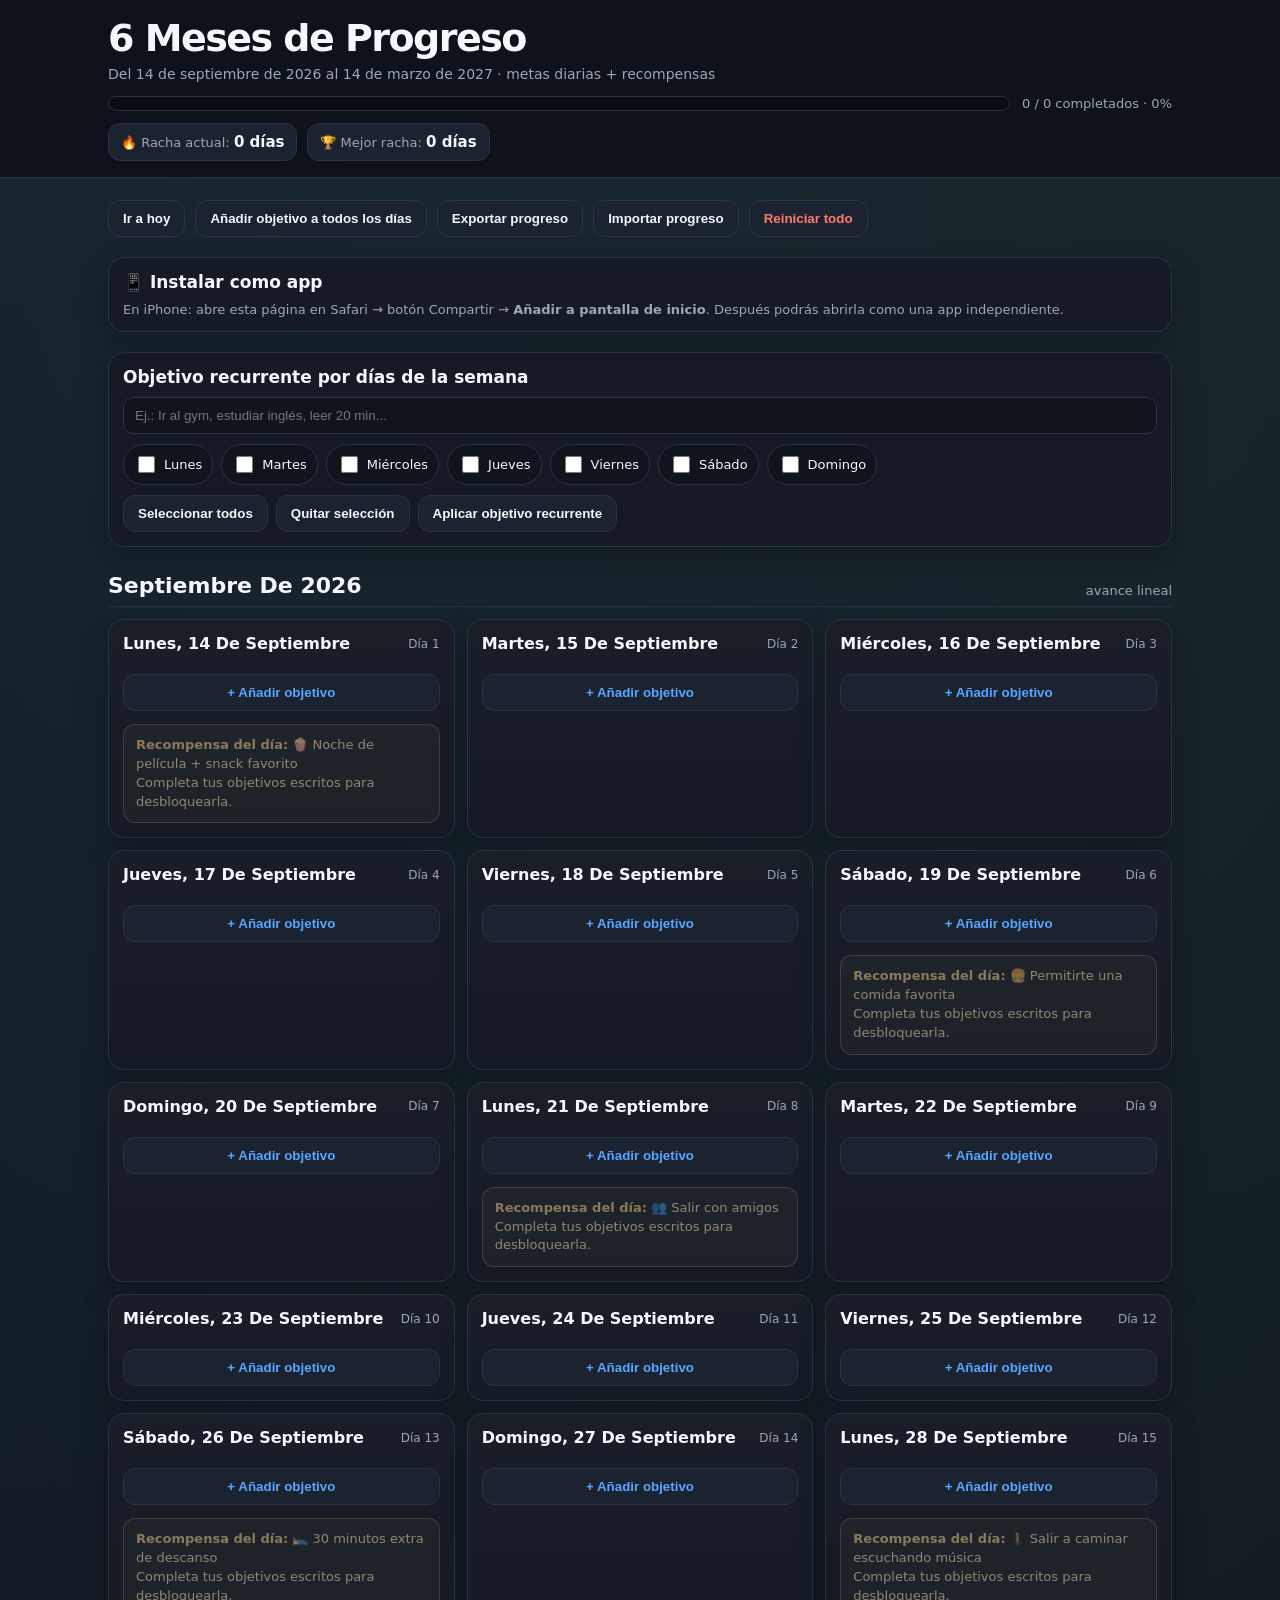
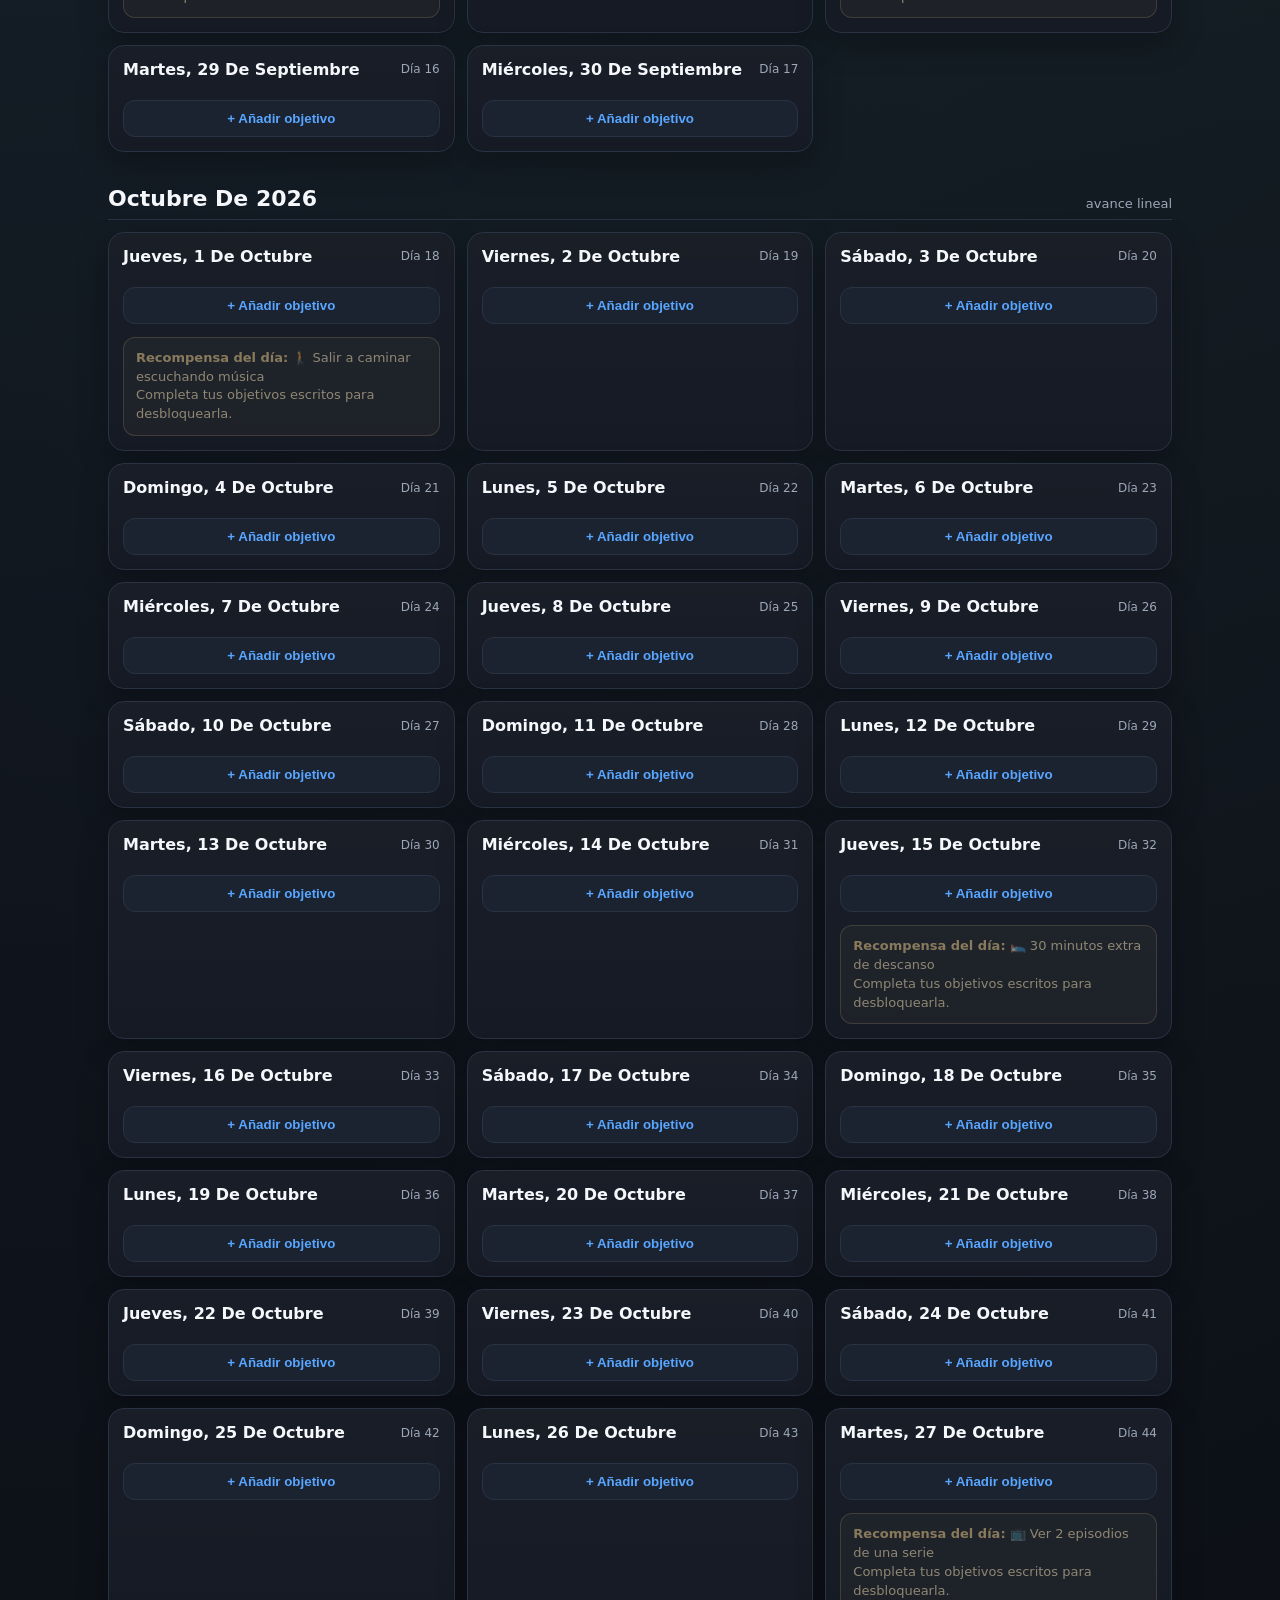
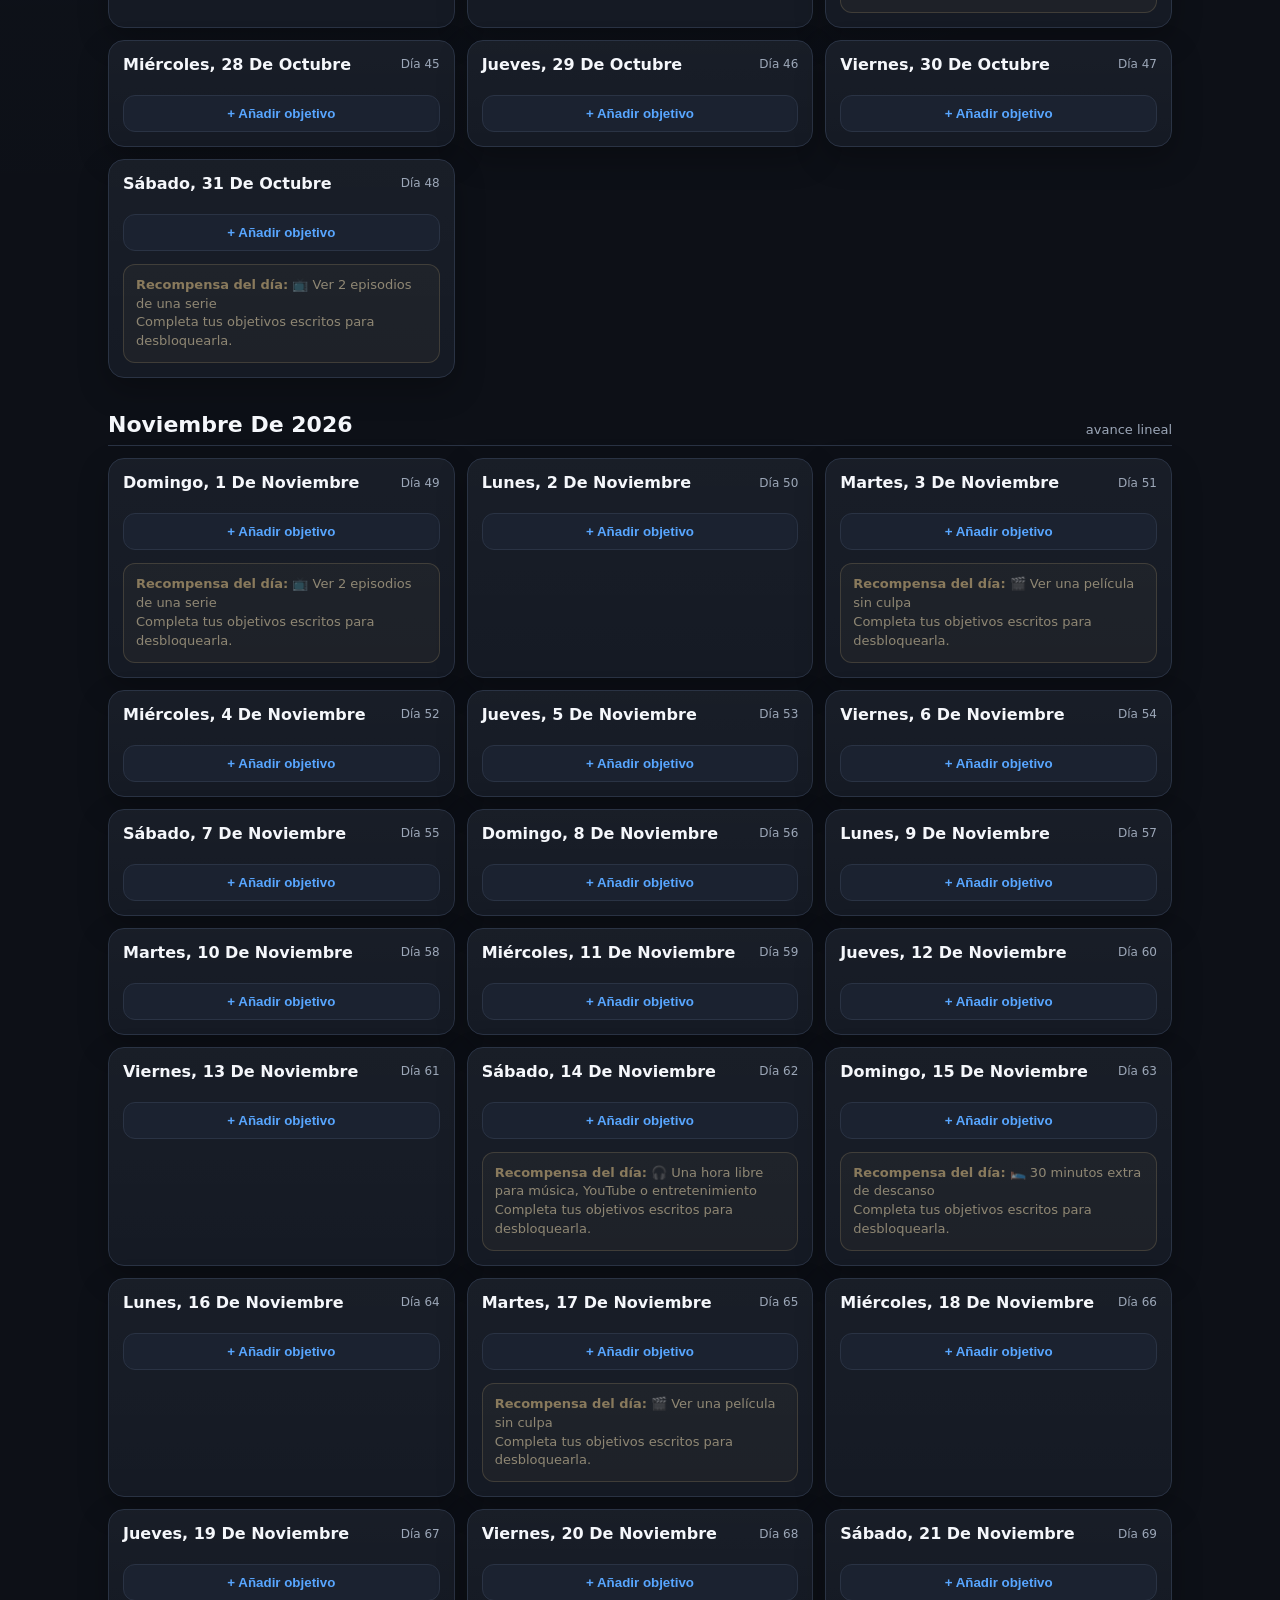
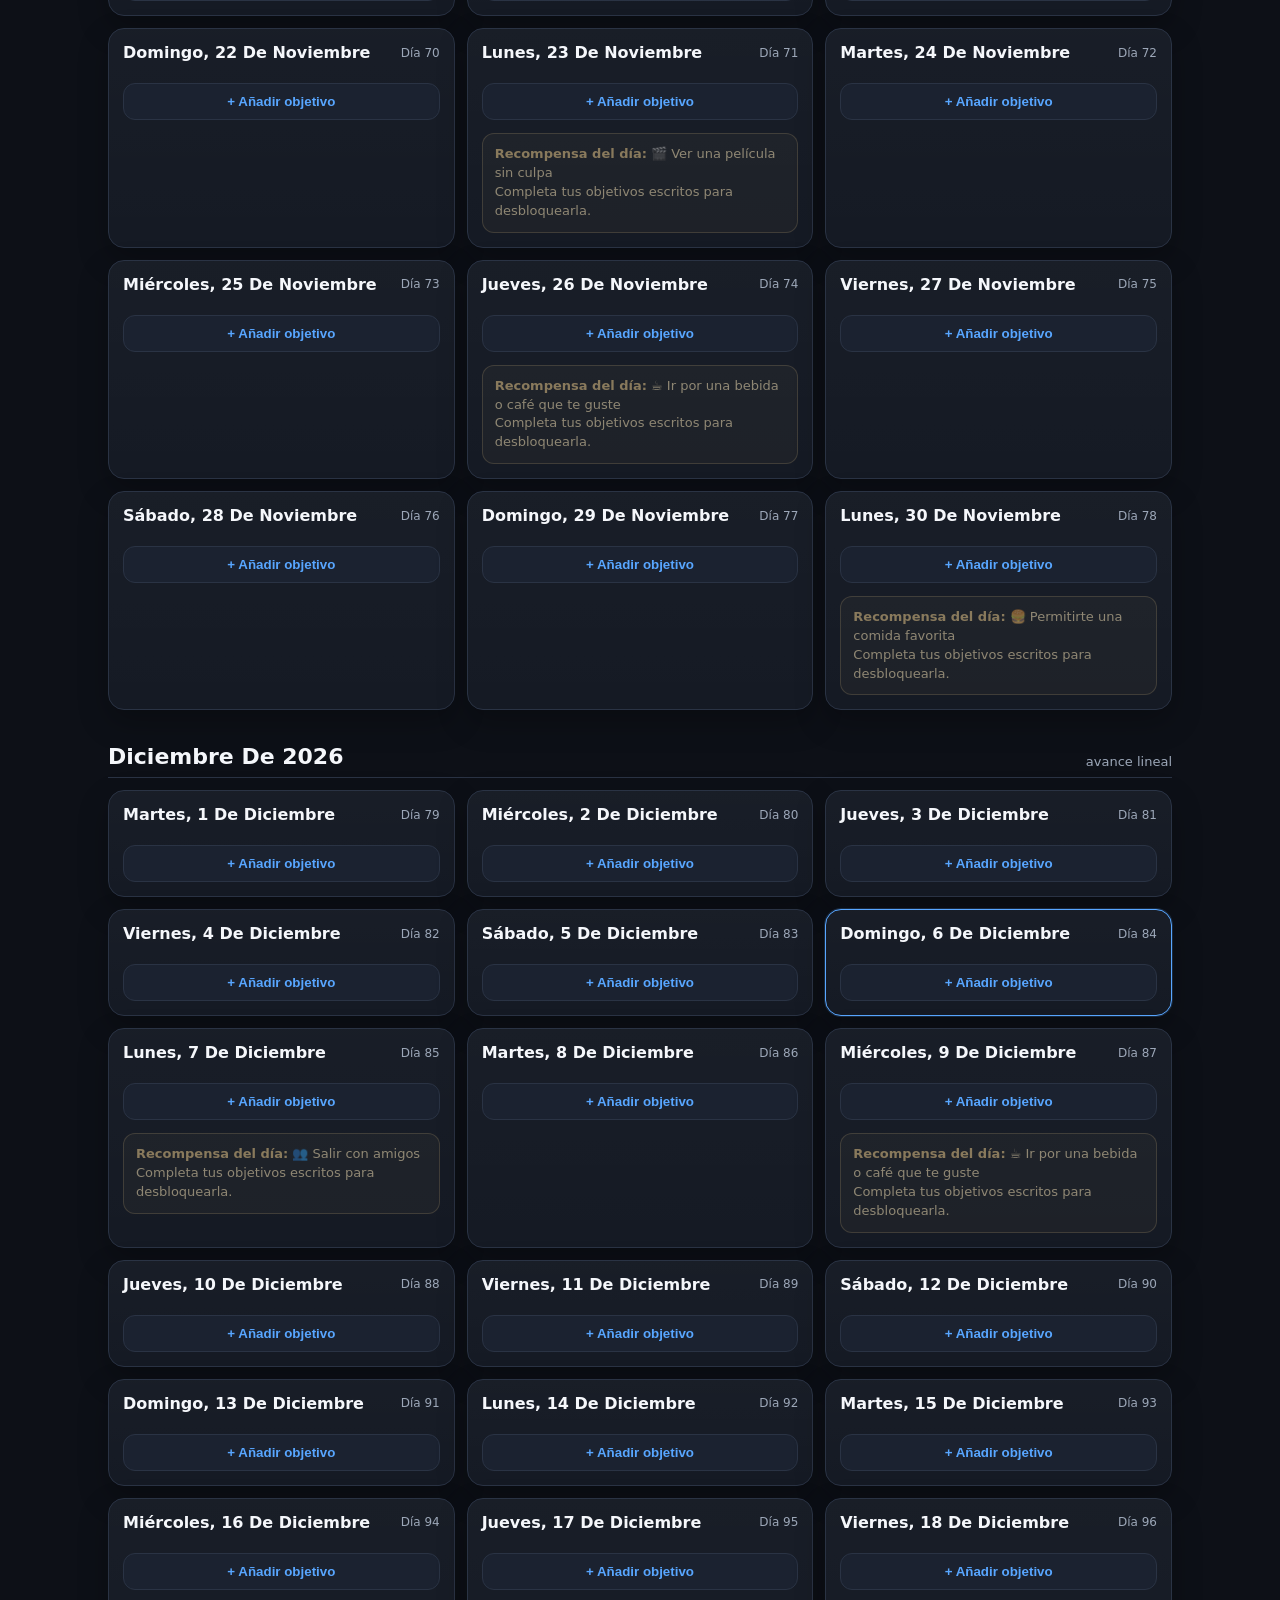
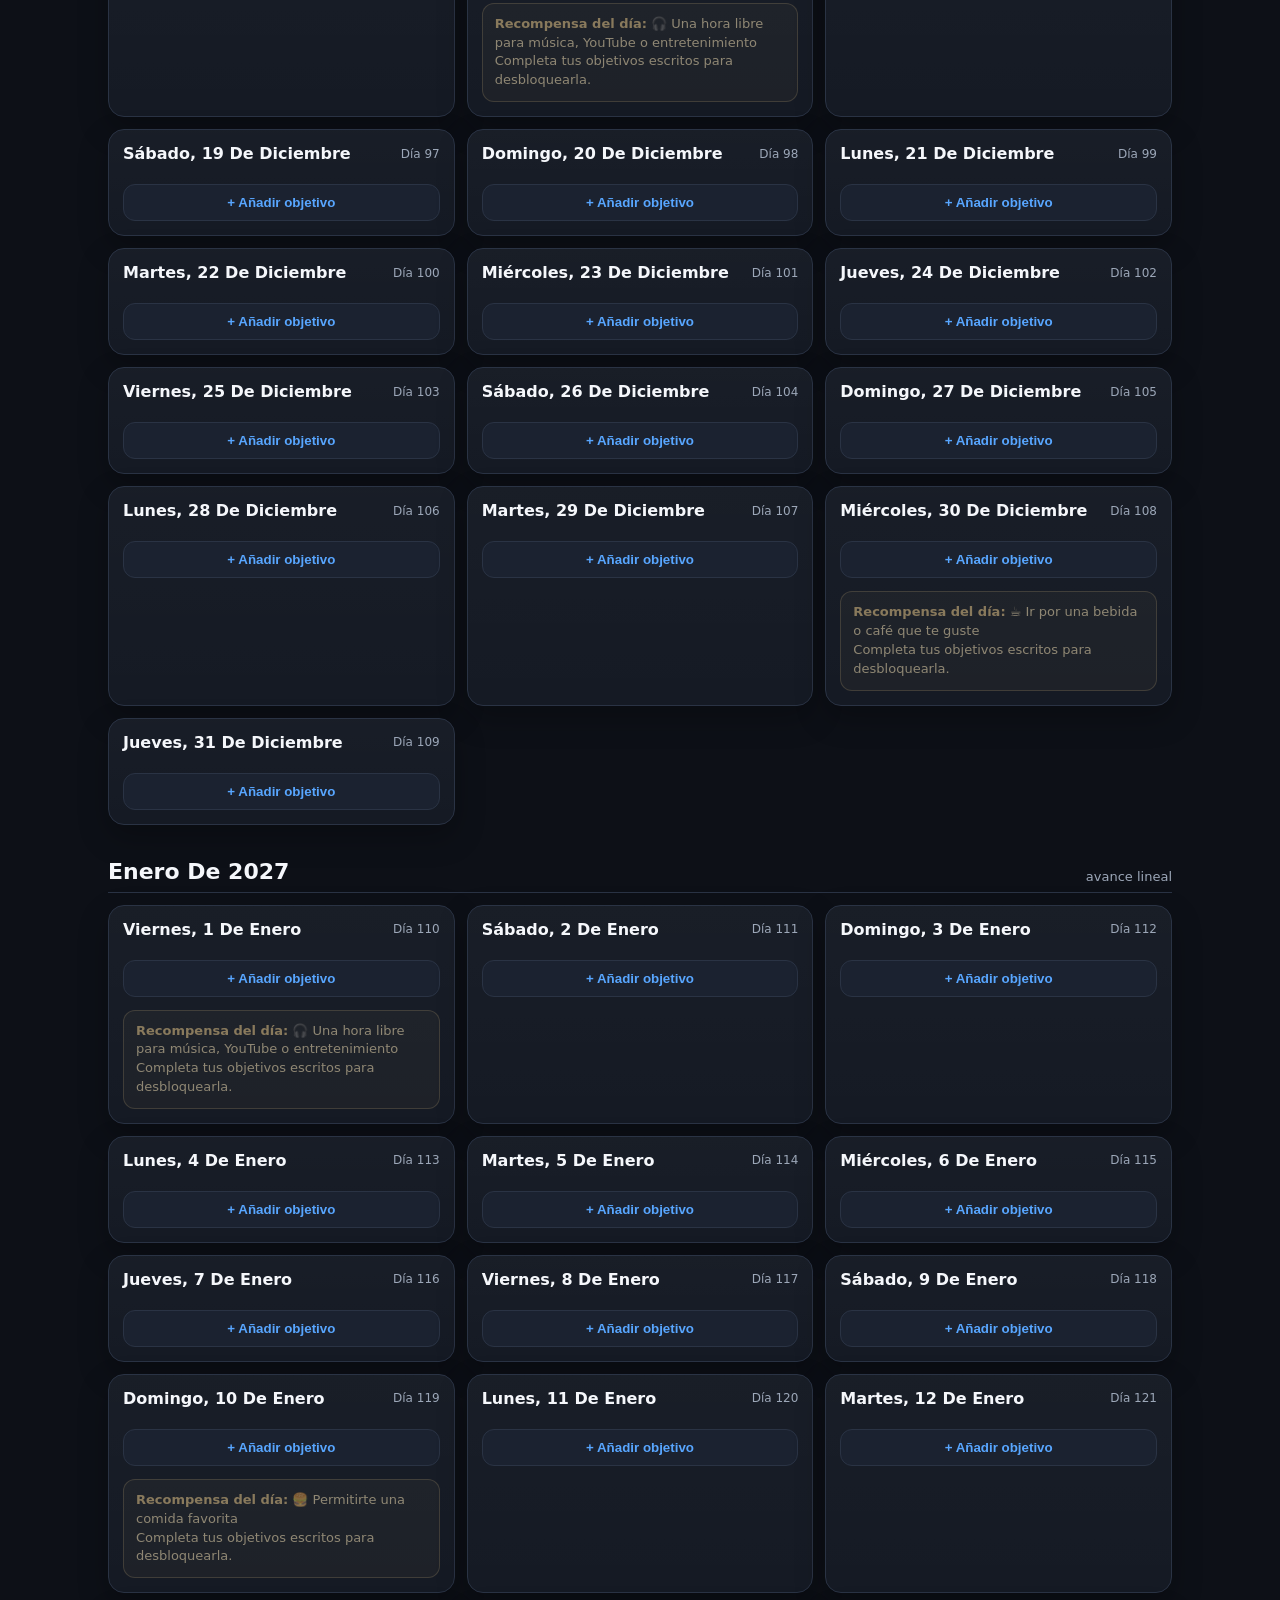
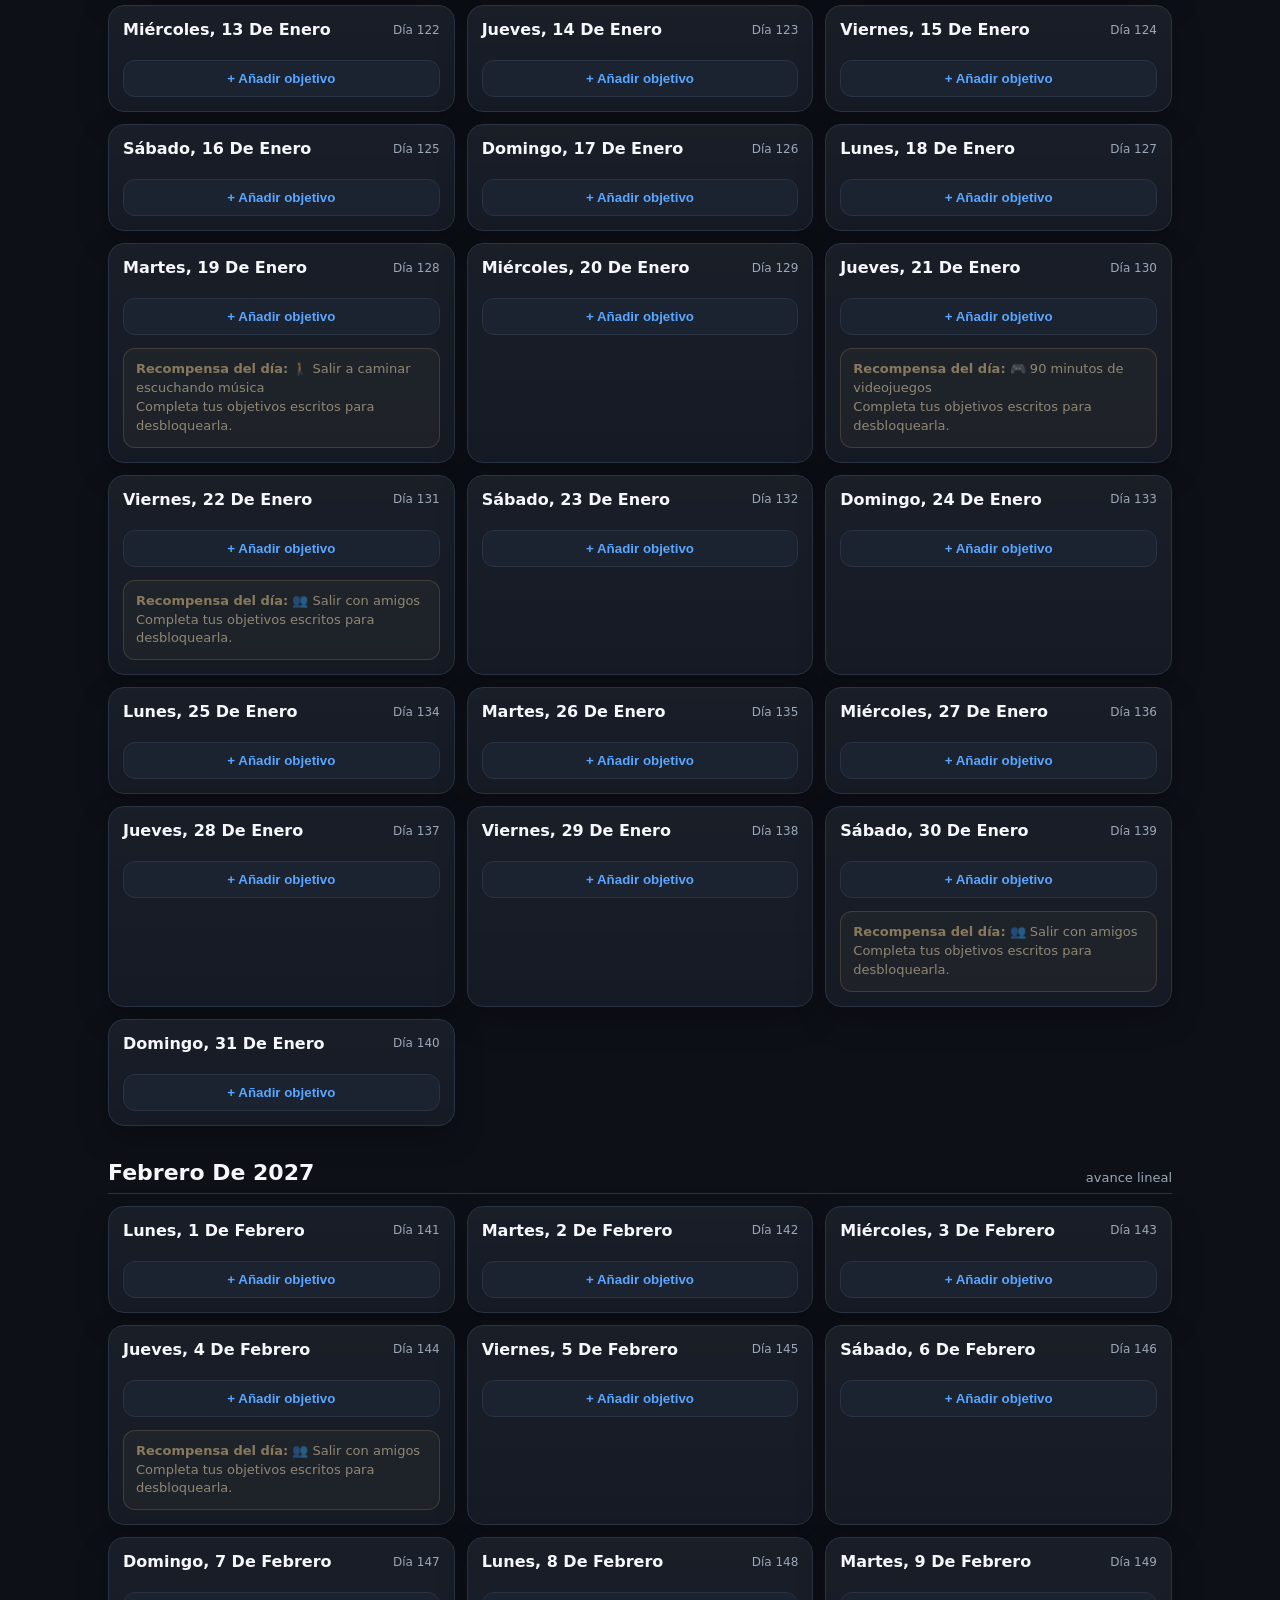
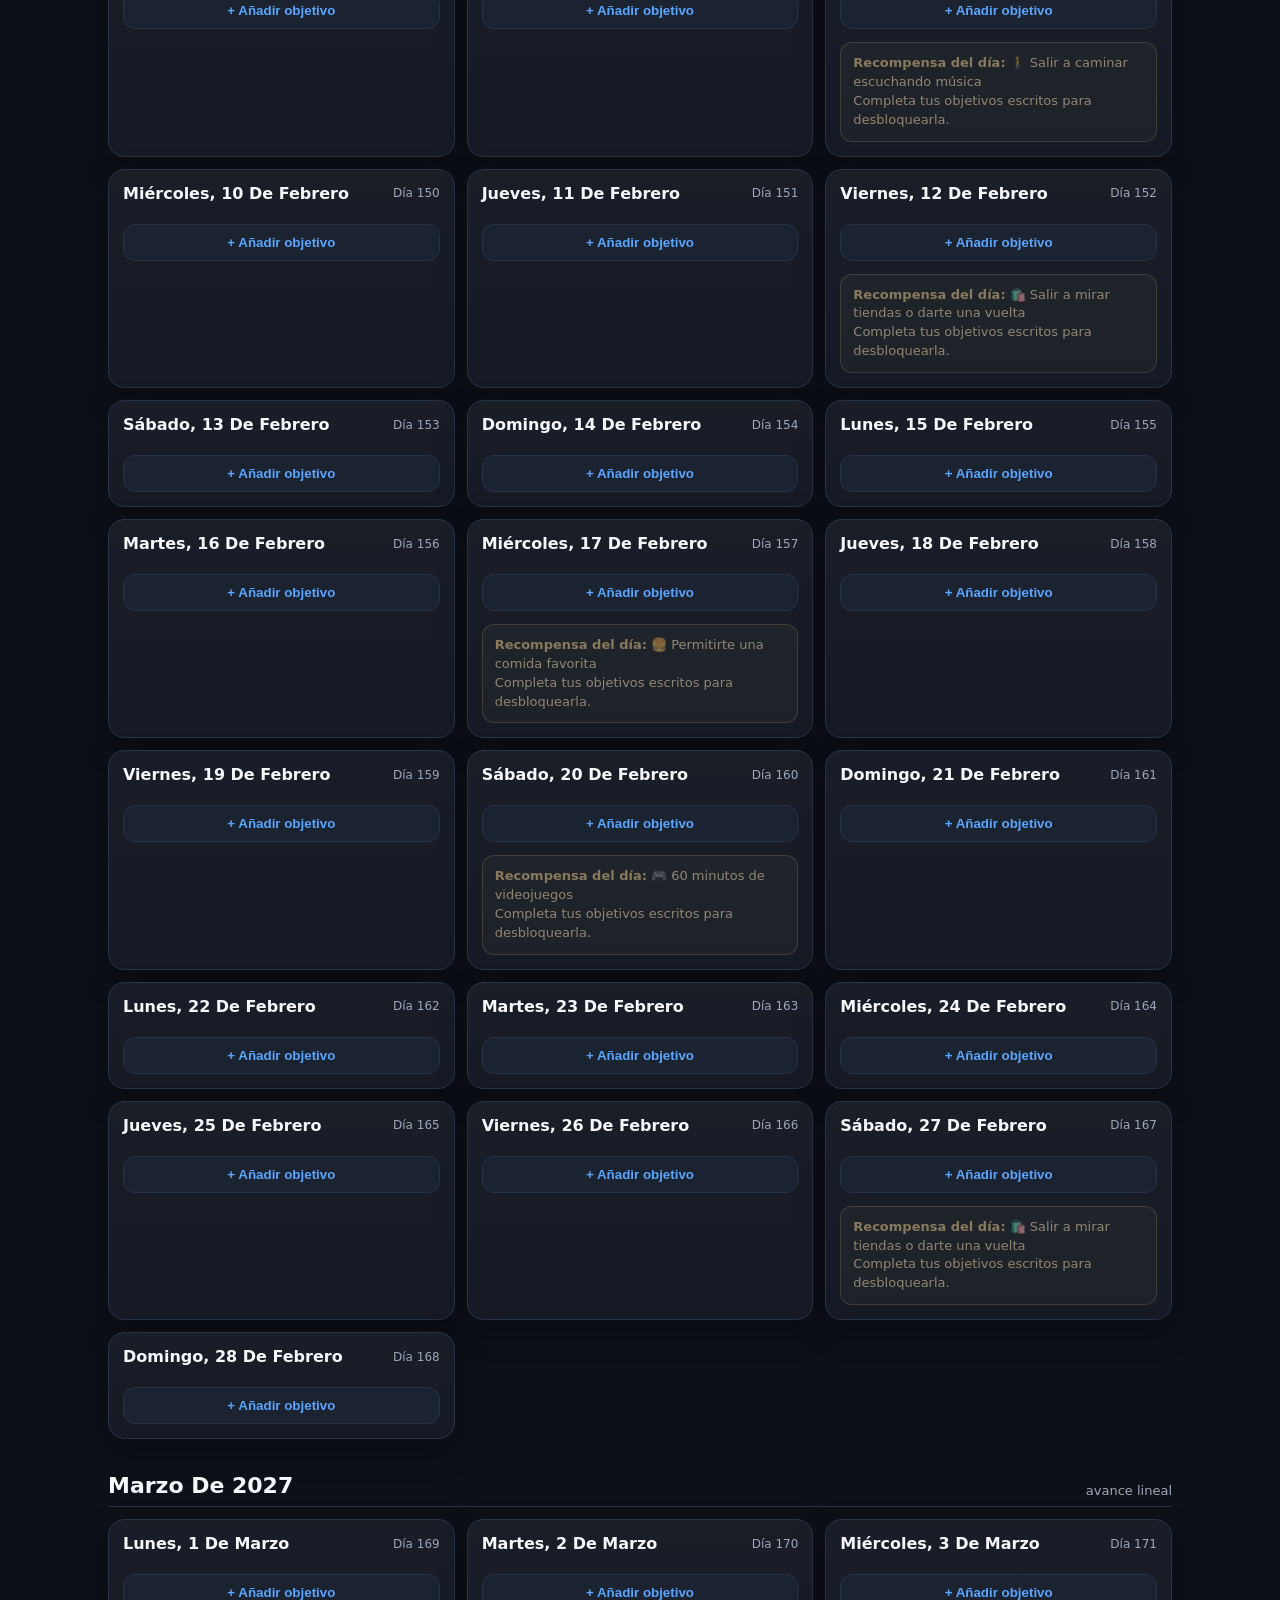
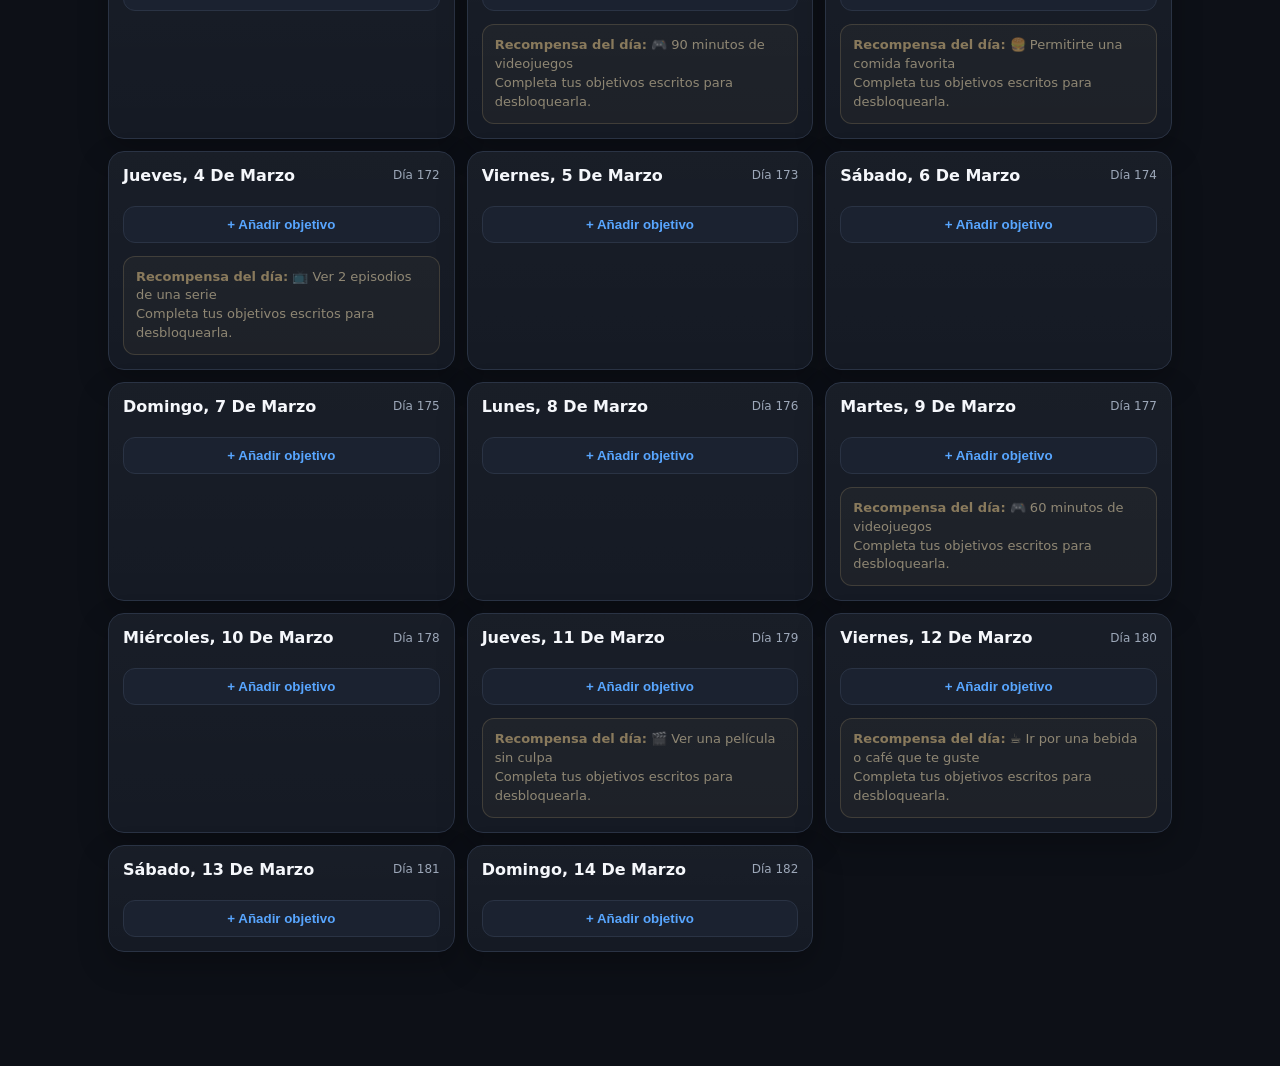
==== index.html @ 7213cd60 "Add files via upload" ====
<!DOCTYPE html>
<html lang="es">
<head>
  <meta charset="UTF-8" />
  <meta name="viewport" content="width=device-width, initial-scale=1.0" />
  <title>180 Days</title>
  <meta name="theme-color" content="#0d1017" />
  <meta name="apple-mobile-web-app-capable" content="yes" />
  <meta name="apple-mobile-web-app-status-bar-style" content="black-translucent" />
  <meta name="apple-mobile-web-app-title" content="180 Days" />
  <link rel="manifest" href="manifest.json" />
  <link rel="apple-touch-icon" href="icon-192.png" />

  <style>
    :root {
      --bg: #0d1017;
      --card: #151a24;
      --card-2: #1b2230;
      --text: #f5f7fb;
      --muted: #9ca7b8;
      --line: #2a3344;
      --accent: #7ee787;
      --accent-2: #58a6ff;
      --reward: #f0c674;
      --danger: #ff7b72;
      --shadow: 0 12px 30px rgba(0,0,0,.25);
    }

    * { box-sizing: border-box; }

    body {
      margin: 0;
      font-family: Inter, ui-sans-serif, system-ui, -apple-system, BlinkMacSystemFont, "Segoe UI", sans-serif;
      background:
        radial-gradient(circle at top left, rgba(88,166,255,.09), transparent 28%),
        radial-gradient(circle at top right, rgba(126,231,135,.07), transparent 25%),
        var(--bg);
      color: var(--text);
      min-height: 100vh;
    }

    header {
      position: sticky;
      top: 0;
      z-index: 20;
      backdrop-filter: blur(14px);
      background: rgba(13,16,23,.87);
      border-bottom: 1px solid var(--line);
    }

    .header-inner {
      max-width: 1100px;
      margin: auto;
      padding: 16px 18px;
    }

    h1 {
      margin: 0 0 6px;
      font-size: clamp(24px, 4vw, 38px);
      letter-spacing: -0.04em;
    }

    .subtitle {
      color: var(--muted);
      font-size: 14px;
      margin-bottom: 14px;
    }

    .topbar {
      display: grid;
      grid-template-columns: 1fr auto;
      gap: 12px;
      align-items: center;
    }

    .progress-wrap {
      background: #0a0d12;
      border: 1px solid var(--line);
      height: 15px;
      border-radius: 999px;
      overflow: hidden;
    }

    .progress-bar {
      height: 100%;
      width: 0%;
      background: linear-gradient(90deg, var(--accent-2), var(--accent));
      transition: width .25s ease;
    }

    .stats {
      color: var(--muted);
      font-size: 13px;
      white-space: nowrap;
    }

    main {
      max-width: 1100px;
      margin: 0 auto;
      padding: 22px 18px 80px;
    }

    .controls {
      display: flex;
      gap: 10px;
      flex-wrap: wrap;
      margin-bottom: 20px;
    }

    button {
      border: 1px solid var(--line);
      background: var(--card-2);
      color: var(--text);
      padding: 10px 14px;
      border-radius: 12px;
      font-weight: 700;
      cursor: pointer;
    }

    button:hover { filter: brightness(1.08); }

    .danger {
      color: var(--danger);
    }

    .month {
      margin: 26px 0 34px;
    }

    .month-title {
      display: flex;
      justify-content: space-between;
      gap: 10px;
      align-items: end;
      margin-bottom: 12px;
      border-bottom: 1px solid var(--line);
      padding-bottom: 8px;
    }

    .month-title h2 {
      margin: 0;
      font-size: 22px;
      text-transform: capitalize;
    }

    .month-title span {
      color: var(--muted);
      font-size: 13px;
    }

    .days {
      display: grid;
      gap: 12px;
    }

    .day {
      background: linear-gradient(180deg, rgba(255,255,255,.015), rgba(255,255,255,0)), var(--card);
      border: 1px solid var(--line);
      border-radius: 16px;
      padding: 14px;
      box-shadow: var(--shadow);
    }

    .day.today {
      border-color: var(--accent-2);
      box-shadow: 0 0 0 1px rgba(88,166,255,.18), var(--shadow);
    }

    .day.done-all {
      border-color: rgba(126,231,135,.65);
    }

    .day-head {
      display: flex;
      justify-content: space-between;
      gap: 12px;
      margin-bottom: 12px;
      align-items: center;
    }

    .date {
      font-weight: 800;
      text-transform: capitalize;
    }

    .day-index {
      color: var(--muted);
      font-size: 12px;
    }

    .goals {
      display: grid;
      gap: 8px;
    }

    .goal-row {
      display: grid;
      grid-template-columns: 26px 1fr 36px;
      gap: 8px;
      align-items: center;
    }

    input[type="checkbox"] {
      width: 20px;
      height: 20px;
      accent-color: var(--accent);
      cursor: pointer;
    }

    .goal-input {
      width: 100%;
      min-width: 0;
      border: 1px solid var(--line);
      background: #0f141d;
      color: var(--text);
      border-radius: 10px;
      padding: 10px 11px;
      outline: none;
    }

    .goal-input:focus {
      border-color: var(--accent-2);
    }

    .goal-row.checked .goal-input {
      text-decoration: line-through;
      color: var(--muted);
      opacity: .75;
    }

    .icon-btn {
      padding: 7px 0;
      border-radius: 10px;
    }

    .add-goal {
      width: 100%;
      margin-top: 9px;
      color: var(--accent-2);
    }

    .reward {
      margin-top: 13px;
      padding: 11px 12px;
      border-radius: 12px;
      border: 1px solid rgba(240,198,116,.32);
      background: rgba(240,198,116,.08);
      color: #f7dfa5;
      font-size: 13px;
      line-height: 1.45;
    }

    .reward strong { color: var(--reward); }

    .reward.locked {
      opacity: .55;
      filter: grayscale(.25);
    }

    .empty-note {
      color: var(--muted);
      font-size: 13px;
      margin-top: 10px;
    }

    @media (min-width: 760px) {
      .days {
        grid-template-columns: repeat(2, minmax(0, 1fr));
      }
    }

    @media (min-width: 1050px) {
      .days {
        grid-template-columns: repeat(3, minmax(0, 1fr));
      }
    }

    .recurring-panel {
      background: var(--card);
      border: 1px solid var(--line);
      border-radius: 16px;
      padding: 14px;
      margin-bottom: 20px;
      box-shadow: var(--shadow);
    }

    .recurring-panel h3 {
      margin: 0 0 10px;
      font-size: 17px;
    }

    .recurring-grid {
      display: grid;
      gap: 10px;
    }

    .weekdays {
      display: flex;
      flex-wrap: wrap;
      gap: 8px;
    }

    .weekday-chip {
      display: inline-flex;
      align-items: center;
      gap: 6px;
      background: #0f141d;
      border: 1px solid var(--line);
      padding: 8px 10px;
      border-radius: 999px;
      font-size: 13px;
    }

    .weekday-chip input {
      width: 17px;
      height: 17px;
    }

    .recurring-panel input[type="text"],
    .recurring-panel select {
      width: 100%;
      border: 1px solid var(--line);
      background: #0f141d;
      color: var(--text);
      border-radius: 10px;
      padding: 10px 11px;
      outline: none;
    }

    .recurring-actions {
      display: flex;
      gap: 8px;
      flex-wrap: wrap;
    }


    .streaks {
      display: flex;
      gap: 10px;
      flex-wrap: wrap;
      margin-top: 12px;
    }

    .streak-card {
      background: var(--card-2);
      border: 1px solid var(--line);
      border-radius: 12px;
      padding: 9px 12px;
      font-size: 13px;
      color: var(--muted);
    }

    .streak-card strong {
      color: var(--text);
      font-size: 15px;
    }

    .day.streak-day {
      box-shadow: 0 0 0 1px rgba(126,231,135,.22), var(--shadow);
    }

  </style>
</head>
<body>
  <header>
    <div class="header-inner">
      <h1>6 Meses de Progreso</h1>
      <div class="subtitle">Del 14 de septiembre de 2026 al 14 de marzo de 2027 · metas diarias + recompensas</div>
      <div class="topbar">
        <div class="progress-wrap"><div class="progress-bar" id="progressBar"></div></div>
        <div class="stats" id="stats">0 / 0 completados</div>
      </div>
      <div class="streaks">
        <div class="streak-card">🔥 Racha actual: <strong id="currentStreak">0 días</strong></div>
        <div class="streak-card">🏆 Mejor racha: <strong id="bestStreak">0 días</strong></div>
      </div>
    </div>
  </header>

  <main>
    <div class="controls">
      <button onclick="scrollToday()">Ir a hoy</button>
      <button onclick="addGoalToAll()">Añadir objetivo a todos los días</button>
      <button onclick="exportData()">Exportar progreso</button>
      <button onclick="importData()">Importar progreso</button>
      <button class="danger" onclick="resetAll()">Reiniciar todo</button>
    </div>


    <section class="recurring-panel">
      <h3>📱 Instalar como app</h3>
      <div class="empty-note">
        En iPhone: abre esta página en Safari → botón Compartir → <strong>Añadir a pantalla de inicio</strong>.
        Después podrás abrirla como una app independiente.
      </div>
    </section>

    <section class="recurring-panel">
      <h3>Objetivo recurrente por días de la semana</h3>
      <div class="recurring-grid">
        <input id="recurringGoalText" type="text" placeholder="Ej.: Ir al gym, estudiar inglés, leer 20 min..." />

        <div class="weekdays">
          <label class="weekday-chip"><input type="checkbox" value="1" class="weekday-check"> Lunes</label>
          <label class="weekday-chip"><input type="checkbox" value="2" class="weekday-check"> Martes</label>
          <label class="weekday-chip"><input type="checkbox" value="3" class="weekday-check"> Miércoles</label>
          <label class="weekday-chip"><input type="checkbox" value="4" class="weekday-check"> Jueves</label>
          <label class="weekday-chip"><input type="checkbox" value="5" class="weekday-check"> Viernes</label>
          <label class="weekday-chip"><input type="checkbox" value="6" class="weekday-check"> Sábado</label>
          <label class="weekday-chip"><input type="checkbox" value="0" class="weekday-check"> Domingo</label>
        </div>

        <div class="recurring-actions">
          <button onclick="selectAllWeekdays()">Seleccionar todos</button>
          <button onclick="clearWeekdays()">Quitar selección</button>
          <button onclick="addRecurringGoal()">Aplicar objetivo recurrente</button>
        </div>
      </div>
    </section>

    <div id="calendar"></div>
  </main>

<script>
const START = new Date('2026-09-14T00:00:00');
const END = new Date('2027-03-14T00:00:00');
const STORAGE_KEY = 'avance_lineal_6_meses_v1';

const rewardPool = [
  '🎮 60 minutos de videojuegos',
  '🎮 90 minutos de videojuegos',
  '🎬 Ver una película sin culpa',
  '🍿 Noche de película + snack favorito',
  '🚶 Salir a caminar escuchando música',
  '☕ Ir por una bebida o café que te guste',
  '🍔 Permitirte una comida favorita',
  '📺 Ver 2 episodios de una serie',
  '🛌 30 minutos extra de descanso',
  '🛍️ Salir a mirar tiendas o darte una vuelta',
  '👥 Salir con amigos',
  '🎧 Una hora libre para música, YouTube o entretenimiento'
];

const defaultGoalPlaceholders = [
  'Objetivo principal del día',
  'Objetivo secundario',
  'Hábito / mejora personal'
];

let state = loadState();

function keyFor(date) {
  return date.toISOString().slice(0,10);
}

function loadState() {
  try {
    const loaded = JSON.parse(localStorage.getItem(STORAGE_KEY)) || { days: {}, rewards: {} };

    // Remove empty default rows from earlier versions while preserving real goals.
    if (loaded.days) {
      Object.values(loaded.days).forEach(day => {
        if (Array.isArray(day.goals)) {
          day.goals = day.goals.filter(goal => goal.text && goal.text.trim());
        }
      });
    }

    return loaded;
  } catch {
    return { days: {}, rewards: {} };
  }
}

function saveState() {
  localStorage.setItem(STORAGE_KEY, JSON.stringify(state));
  updateProgress();
}

function seededRandom(str) {
  let h = 2166136261;
  for (let i = 0; i < str.length; i++) {
    h ^= str.charCodeAt(i);
    h = Math.imul(h, 16777619);
  }
  return (h >>> 0) / 4294967296;
}

function rewardForDate(date) {
  const key = keyFor(date);
  if (state.rewards[key] !== undefined) return state.rewards[key];

  const chance = seededRandom(key + '-reward-chance');
  if (chance < 0.24) {
    const idx = Math.floor(seededRandom(key + '-reward-pick') * rewardPool.length);
    state.rewards[key] = rewardPool[idx];
  } else {
    state.rewards[key] = null;
  }
  localStorage.setItem(STORAGE_KEY, JSON.stringify(state));
  return state.rewards[key];
}

function ensureDay(key) {
  if (!state.days[key]) {
    state.days[key] = {
      goals: []
    };
  }
  return state.days[key];
}

function monthName(date) {
  return date.toLocaleDateString('es-ES', { month: 'long', year: 'numeric' });
}

function fullDate(date) {
  return date.toLocaleDateString('es-ES', {
    weekday: 'long', day: 'numeric', month: 'long'
  });
}

function render() {
  const root = document.getElementById('calendar');
  root.innerHTML = '';

  let current = new Date(START);
  let monthBlock = null;
  let monthDays = null;
  let currentMonth = -1;
  let dayIndex = 1;

  while (current <= END) {
    if (current.getMonth() !== currentMonth) {
      currentMonth = current.getMonth();
      monthBlock = document.createElement('section');
      monthBlock.className = 'month';

      const title = document.createElement('div');
      title.className = 'month-title';
      title.innerHTML = `<h2>${monthName(current)}</h2><span>avance lineal</span>`;

      monthDays = document.createElement('div');
      monthDays.className = 'days';

      monthBlock.appendChild(title);
      monthBlock.appendChild(monthDays);
      root.appendChild(monthBlock);
    }

    monthDays.appendChild(renderDay(new Date(current), dayIndex));
    current.setDate(current.getDate() + 1);
    dayIndex++;
  }

  updateProgress();
}

function renderDay(date, dayIndex) {
  const key = keyFor(date);
  const data = ensureDay(key);
  const card = document.createElement('article');
  card.className = 'day';
  card.id = `day-${key}`;

  const todayKey = keyFor(new Date());
  if (key === todayKey) card.classList.add('today');

  const head = document.createElement('div');
  head.className = 'day-head';
  head.innerHTML = `<div class="date">${fullDate(date)}</div><div class="day-index">Día ${dayIndex}</div>`;
  card.appendChild(head);

  const goals = document.createElement('div');
  goals.className = 'goals';

  data.goals.forEach((goal, idx) => {
    goals.appendChild(renderGoalRow(key, idx, goal));
  });

  card.appendChild(goals);

  const add = document.createElement('button');
  add.className = 'add-goal';
  add.textContent = '+ Añadir objetivo';
  add.onclick = () => {
    data.goals.push({ text: '', done: false });
    saveState();
    render();
    setTimeout(() => {
      const inputs = document.querySelectorAll(`#day-${key} .goal-input`);
      inputs[inputs.length - 1]?.focus();
    }, 0);
  };
  card.appendChild(add);

  const reward = rewardForDate(date);
  if (reward) {
    const rewardBox = document.createElement('div');
    rewardBox.className = 'reward';

    const allFilledGoals = data.goals.filter(g => g.text.trim());
    const rewardUnlocked = allFilledGoals.length > 0 && allFilledGoals.every(g => g.done);
    if (!rewardUnlocked) rewardBox.classList.add('locked');

    rewardBox.innerHTML = rewardUnlocked
      ? `<strong>Recompensa desbloqueada:</strong> ${reward}`
      : `<strong>Recompensa del día:</strong> ${reward}<br><span>Completa tus objetivos escritos para desbloquearla.</span>`;

    card.appendChild(rewardBox);
  }

  setDayCompletionClass(card, data);
  if (dayIsComplete(date)) card.classList.add('streak-day');
  return card;
}

function renderGoalRow(dayKey, idx, goal) {
  const row = document.createElement('div');
  row.className = 'goal-row' + (goal.done ? ' checked' : '');

  const check = document.createElement('input');
  check.type = 'checkbox';
  check.checked = goal.done;
  check.onchange = () => {
    state.days[dayKey].goals[idx].done = check.checked;
    saveState();
    render();
  };

  const input = document.createElement('input');
  input.className = 'goal-input';
  input.type = 'text';
  input.placeholder = defaultGoalPlaceholders[idx] || 'Escribe un objetivo';
  input.value = goal.text;
  input.oninput = () => {
    state.days[dayKey].goals[idx].text = input.value;
    saveState();
  };

  const del = document.createElement('button');
  del.className = 'icon-btn';
  del.textContent = '×';
  del.title = 'Eliminar objetivo';
  del.onclick = () => {
    state.days[dayKey].goals.splice(idx, 1);
    saveState();
    render();
  };

  row.append(check, input, del);
  return row;
}

function setDayCompletionClass(card, data) {
  const filled = data.goals.filter(g => g.text.trim());
  if (filled.length && filled.every(g => g.done)) card.classList.add('done-all');
}

function dayIsComplete(date) {
  const key = keyFor(date);
  const day = state.days[key];
  if (!day || !Array.isArray(day.goals)) return false;

  const filled = day.goals.filter(g => g.text && g.text.trim());
  if (!filled.length) return false;

  return filled.every(g => g.done);
}

function calculateStreaks() {
  const today = new Date();
  today.setHours(0,0,0,0);

  const start = new Date(START);
  start.setHours(0,0,0,0);

  const end = new Date(END);
  end.setHours(0,0,0,0);

  let best = 0;
  let running = 0;

  let d = new Date(start);
  const streakEnd = today < end ? today : end;

  while (d <= streakEnd) {
    if (dayIsComplete(d)) {
      running++;
      if (running > best) best = running;
    } else {
      running = 0;
    }
    d.setDate(d.getDate() + 1);
  }

  let current = 0;
  let cursor = new Date(streakEnd);

  while (cursor >= start && dayIsComplete(cursor)) {
    current++;
    cursor.setDate(cursor.getDate() - 1);
  }

  return { current, best };
}

function updateProgress() {
  let total = 0;
  let done = 0;

  Object.values(state.days).forEach(day => {
    day.goals.forEach(goal => {
      if (goal.text.trim()) {
        total++;
        if (goal.done) done++;
      }
    });
  });

  const pct = total ? Math.round((done / total) * 100) : 0;
  document.getElementById('progressBar').style.width = `${pct}%`;
  document.getElementById('stats').textContent = `${done} / ${total} completados · ${pct}%`;

  const streaks = calculateStreaks();
  document.getElementById('currentStreak').textContent =
    `${streaks.current} día${streaks.current === 1 ? '' : 's'}`;
  document.getElementById('bestStreak').textContent =
    `${streaks.best} día${streaks.best === 1 ? '' : 's'}`;
}
function scrollToday() {
  const today = keyFor(new Date());
  const target = document.getElementById(`day-${today}`);
  if (target) {
    target.scrollIntoView({ behavior: 'smooth', block: 'center' });
  } else {
    alert('Hoy está fuera del rango de este calendario.');
  }
}

function addGoalToAll() {
  const text = prompt('Objetivo que quieres añadir a todos los días:');
  if (!text || !text.trim()) return;

  let d = new Date(START);
  while (d <= END) {
    const key = keyFor(d);
    const day = ensureDay(key);
    day.goals.push({ text: text.trim(), done: false });
    d.setDate(d.getDate() + 1);
  }
  saveState();
  render();
}


function selectedWeekdays() {
  return Array.from(document.querySelectorAll('.weekday-check:checked'))
    .map(el => Number(el.value));
}

function selectAllWeekdays() {
  document.querySelectorAll('.weekday-check').forEach(el => el.checked = true);
}

function clearWeekdays() {
  document.querySelectorAll('.weekday-check').forEach(el => el.checked = false);
}

function addRecurringGoal() {
  const textEl = document.getElementById('recurringGoalText');
  const text = textEl.value.trim();
  const weekdays = selectedWeekdays();

  if (!text) {
    alert('Escribe primero el objetivo que quieres repetir.');
    return;
  }

  if (!weekdays.length) {
    alert('Selecciona al menos un día de la semana.');
    return;
  }

  let count = 0;
  let d = new Date(START);

  while (d <= END) {
    if (weekdays.includes(d.getDay())) {
      const key = keyFor(d);
      const day = ensureDay(key);

      const alreadyExists = day.goals.some(g =>
        g.text.trim().toLowerCase() === text.toLowerCase()
      );

      if (!alreadyExists) {
        day.goals.push({ text, done: false });
        count++;
      }
    }
    d.setDate(d.getDate() + 1);
  }

  saveState();
  render();
  textEl.value = '';
  clearWeekdays();

  alert(`Objetivo añadido en ${count} día${count === 1 ? '' : 's'} del calendario.`);
}

function exportData() {
  const payload = JSON.stringify(state, null, 2);
  const blob = new Blob([payload], { type: 'application/json' });
  const url = URL.createObjectURL(blob);
  const a = document.createElement('a');
  a.href = url;
  a.download = 'progreso-6-meses.json';
  a.click();
  URL.revokeObjectURL(url);
}

function importData() {
  const input = document.createElement('input');
  input.type = 'file';
  input.accept = '.json,application/json';
  input.onchange = async () => {
    const file = input.files[0];
    if (!file) return;
    try {
      const parsed = JSON.parse(await file.text());
      if (!parsed.days || !parsed.rewards) throw new Error('Formato inválido');
      state = parsed;
      saveState();
      render();
      alert('Progreso importado correctamente.');
    } catch {
      alert('No se pudo importar el archivo.');
    }
  };
  input.click();
}

function resetAll() {
  if (!confirm('¿Seguro que quieres borrar todos los objetivos, checks y progreso?')) return;
  localStorage.removeItem(STORAGE_KEY);
  state = { days: {}, rewards: {} };
  render();
}

render();
</script>

<script>
if ('serviceWorker' in navigator) {
  window.addEventListener('load', () => {
    navigator.serviceWorker.register('./service-worker.js').catch(() => {});
  });
}
</script>

</body>
</html>
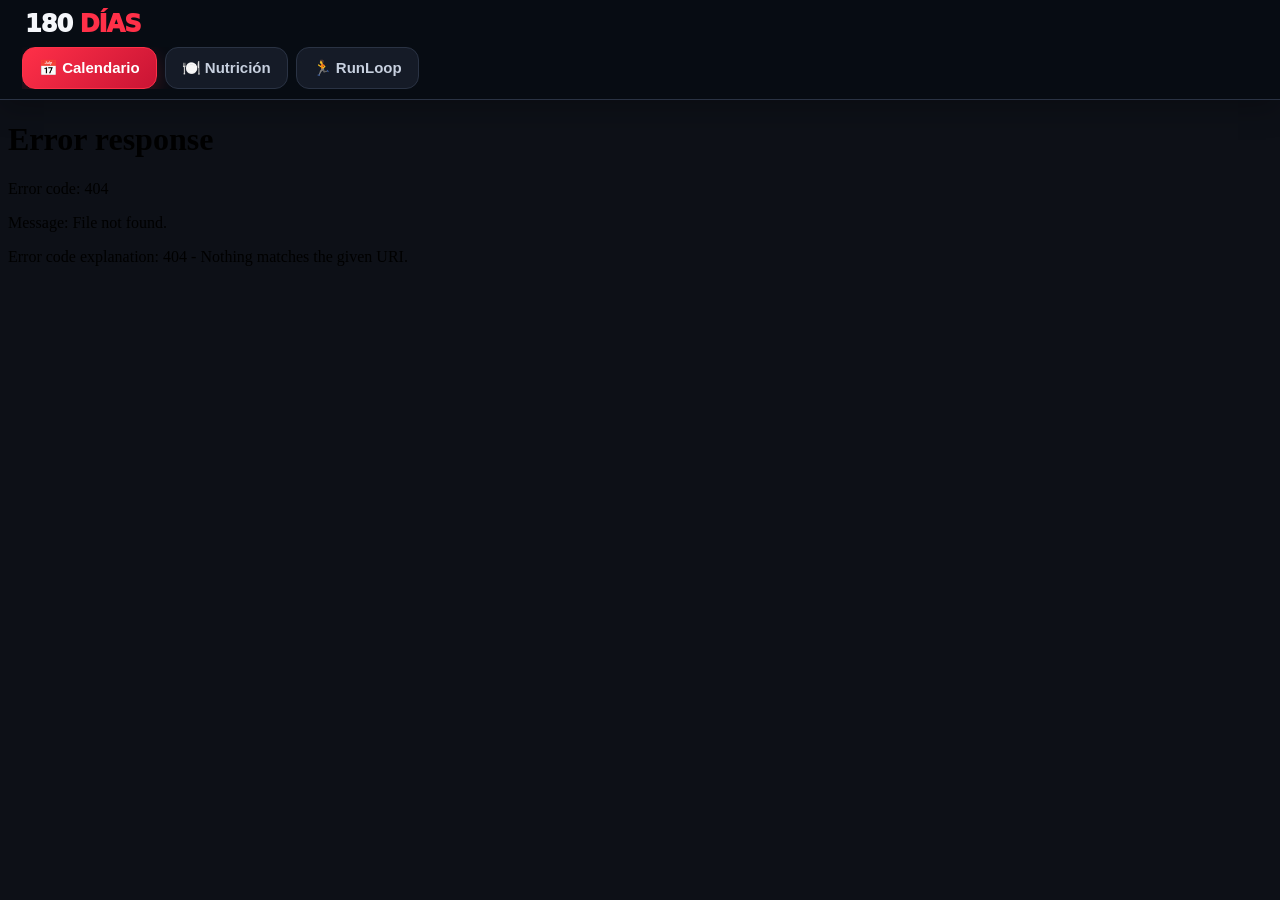
==== commit 72489401: "Integrar Calendario, Nutrición y RunLoop en la misma app" ====
--- a/index.html
+++ b/index.html
@@ -1,864 +1,23 @@
 <!DOCTYPE html>
 <html lang="es">
 <head>
-  <meta charset="UTF-8" />
-  <meta name="viewport" content="width=device-width, initial-scale=1.0" />
-  <title>180 Days</title>
-  <meta name="theme-color" content="#0d1017" />
-  <meta name="apple-mobile-web-app-capable" content="yes" />
-  <meta name="apple-mobile-web-app-status-bar-style" content="black-translucent" />
-  <meta name="apple-mobile-web-app-title" content="180 Days" />
-  <link rel="manifest" href="manifest.json" />
-  <link rel="apple-touch-icon" href="icon-192.png" />
-
-  <style>
-    :root {
-      --bg: #0d1017;
-      --card: #151a24;
-      --card-2: #1b2230;
-      --text: #f5f7fb;
-      --muted: #9ca7b8;
-      --line: #2a3344;
-      --accent: #7ee787;
-      --accent-2: #58a6ff;
-      --reward: #f0c674;
-      --danger: #ff7b72;
-      --shadow: 0 12px 30px rgba(0,0,0,.25);
-    }
-
-    * { box-sizing: border-box; }
-
-    body {
-      margin: 0;
-      font-family: Inter, ui-sans-serif, system-ui, -apple-system, BlinkMacSystemFont, "Segoe UI", sans-serif;
-      background:
-        radial-gradient(circle at top left, rgba(88,166,255,.09), transparent 28%),
-        radial-gradient(circle at top right, rgba(126,231,135,.07), transparent 25%),
-        var(--bg);
-      color: var(--text);
-      min-height: 100vh;
-    }
-
-    header {
-      position: sticky;
-      top: 0;
-      z-index: 20;
-      backdrop-filter: blur(14px);
-      background: rgba(13,16,23,.87);
-      border-bottom: 1px solid var(--line);
-    }
-
-    .header-inner {
-      max-width: 1100px;
-      margin: auto;
-      padding: 16px 18px;
-    }
-
-    h1 {
-      margin: 0 0 6px;
-      font-size: clamp(24px, 4vw, 38px);
-      letter-spacing: -0.04em;
-    }
-
-    .subtitle {
-      color: var(--muted);
-      font-size: 14px;
-      margin-bottom: 14px;
-    }
-
-    .topbar {
-      display: grid;
-      grid-template-columns: 1fr auto;
-      gap: 12px;
-      align-items: center;
-    }
-
-    .progress-wrap {
-      background: #0a0d12;
-      border: 1px solid var(--line);
-      height: 15px;
-      border-radius: 999px;
-      overflow: hidden;
-    }
-
-    .progress-bar {
-      height: 100%;
-      width: 0%;
-      background: linear-gradient(90deg, var(--accent-2), var(--accent));
-      transition: width .25s ease;
-    }
-
-    .stats {
-      color: var(--muted);
-      font-size: 13px;
-      white-space: nowrap;
-    }
-
-    main {
-      max-width: 1100px;
-      margin: 0 auto;
-      padding: 22px 18px 80px;
-    }
-
-    .controls {
-      display: flex;
-      gap: 10px;
-      flex-wrap: wrap;
-      margin-bottom: 20px;
-    }
-
-    button {
-      border: 1px solid var(--line);
-      background: var(--card-2);
-      color: var(--text);
-      padding: 10px 14px;
-      border-radius: 12px;
-      font-weight: 700;
-      cursor: pointer;
-    }
-
-    button:hover { filter: brightness(1.08); }
-
-    .danger {
-      color: var(--danger);
-    }
-
-    .month {
-      margin: 26px 0 34px;
-    }
-
-    .month-title {
-      display: flex;
-      justify-content: space-between;
-      gap: 10px;
-      align-items: end;
-      margin-bottom: 12px;
-      border-bottom: 1px solid var(--line);
-      padding-bottom: 8px;
-    }
-
-    .month-title h2 {
-      margin: 0;
-      font-size: 22px;
-      text-transform: capitalize;
-    }
-
-    .month-title span {
-      color: var(--muted);
-      font-size: 13px;
-    }
-
-    .days {
-      display: grid;
-      gap: 12px;
-    }
-
-    .day {
-      background: linear-gradient(180deg, rgba(255,255,255,.015), rgba(255,255,255,0)), var(--card);
-      border: 1px solid var(--line);
-      border-radius: 16px;
-      padding: 14px;
-      box-shadow: var(--shadow);
-    }
-
-    .day.today {
-      border-color: var(--accent-2);
-      box-shadow: 0 0 0 1px rgba(88,166,255,.18), var(--shadow);
-    }
-
-    .day.done-all {
-      border-color: rgba(126,231,135,.65);
-    }
-
-    .day-head {
-      display: flex;
-      justify-content: space-between;
-      gap: 12px;
-      margin-bottom: 12px;
-      align-items: center;
-    }
-
-    .date {
-      font-weight: 800;
-      text-transform: capitalize;
-    }
-
-    .day-index {
-      color: var(--muted);
-      font-size: 12px;
-    }
-
-    .goals {
-      display: grid;
-      gap: 8px;
-    }
-
-    .goal-row {
-      display: grid;
-      grid-template-columns: 26px 1fr 36px;
-      gap: 8px;
-      align-items: center;
-    }
-
-    input[type="checkbox"] {
-      width: 20px;
-      height: 20px;
-      accent-color: var(--accent);
-      cursor: pointer;
-    }
-
-    .goal-input {
-      width: 100%;
-      min-width: 0;
-      border: 1px solid var(--line);
-      background: #0f141d;
-      color: var(--text);
-      border-radius: 10px;
-      padding: 10px 11px;
-      outline: none;
-    }
-
-    .goal-input:focus {
-      border-color: var(--accent-2);
-    }
-
-    .goal-row.checked .goal-input {
-      text-decoration: line-through;
-      color: var(--muted);
-      opacity: .75;
-    }
-
-    .icon-btn {
-      padding: 7px 0;
-      border-radius: 10px;
-    }
-
-    .add-goal {
-      width: 100%;
-      margin-top: 9px;
-      color: var(--accent-2);
-    }
-
-    .reward {
-      margin-top: 13px;
-      padding: 11px 12px;
-      border-radius: 12px;
-      border: 1px solid rgba(240,198,116,.32);
-      background: rgba(240,198,116,.08);
-      color: #f7dfa5;
-      font-size: 13px;
-      line-height: 1.45;
-    }
-
-    .reward strong { color: var(--reward); }
-
-    .reward.locked {
-      opacity: .55;
-      filter: grayscale(.25);
-    }
-
-    .empty-note {
-      color: var(--muted);
-      font-size: 13px;
-      margin-top: 10px;
-    }
-
-    @media (min-width: 760px) {
-      .days {
-        grid-template-columns: repeat(2, minmax(0, 1fr));
-      }
-    }
-
-    @media (min-width: 1050px) {
-      .days {
-        grid-template-columns: repeat(3, minmax(0, 1fr));
-      }
-    }
-
-    .recurring-panel {
-      background: var(--card);
-      border: 1px solid var(--line);
-      border-radius: 16px;
-      padding: 14px;
-      margin-bottom: 20px;
-      box-shadow: var(--shadow);
-    }
-
-    .recurring-panel h3 {
-      margin: 0 0 10px;
-      font-size: 17px;
-    }
-
-    .recurring-grid {
-      display: grid;
-      gap: 10px;
-    }
-
-    .weekdays {
-      display: flex;
-      flex-wrap: wrap;
-      gap: 8px;
-    }
-
-    .weekday-chip {
-      display: inline-flex;
-      align-items: center;
-      gap: 6px;
-      background: #0f141d;
-      border: 1px solid var(--line);
-      padding: 8px 10px;
-      border-radius: 999px;
-      font-size: 13px;
-    }
-
-    .weekday-chip input {
-      width: 17px;
-      height: 17px;
-    }
-
-    .recurring-panel input[type="text"],
-    .recurring-panel select {
-      width: 100%;
-      border: 1px solid var(--line);
-      background: #0f141d;
-      color: var(--text);
-      border-radius: 10px;
-      padding: 10px 11px;
-      outline: none;
-    }
-
-    .recurring-actions {
-      display: flex;
-      gap: 8px;
-      flex-wrap: wrap;
-    }
-
-
-    .streaks {
-      display: flex;
-      gap: 10px;
-      flex-wrap: wrap;
-      margin-top: 12px;
-    }
-
-    .streak-card {
-      background: var(--card-2);
-      border: 1px solid var(--line);
-      border-radius: 12px;
-      padding: 9px 12px;
-      font-size: 13px;
-      color: var(--muted);
-    }
-
-    .streak-card strong {
-      color: var(--text);
-      font-size: 15px;
-    }
-
-    .day.streak-day {
-      box-shadow: 0 0 0 1px rgba(126,231,135,.22), var(--shadow);
-    }
-
-  </style>
+<meta charset="UTF-8">
+<meta name="viewport" content="width=device-width,initial-scale=1.0,viewport-fit=cover">
+<meta name="theme-color" content="#0d1017">
+<link rel="manifest" href="manifest.json">
+<link rel="apple-touch-icon" href="icon-192.png">
+<title>180 Days</title>
+<style>
+:root{--bg:#0d1017;--line:#2a3344;--text:#f5f7fb;--red:#ff3048}*{box-sizing:border-box}html,body{margin:0;width:100%;height:100%;overflow:hidden;background:var(--bg);font-family:Inter,ui-sans-serif,system-ui,-apple-system,BlinkMacSystemFont,"Segoe UI",sans-serif;color:var(--text)}.shell{height:100dvh;display:grid;grid-template-rows:auto 1fr}.nav-wrap{padding:calc(10px + env(safe-area-inset-top)) 12px 10px;background:rgba(8,12,19,.97);border-bottom:1px solid var(--line);box-shadow:0 8px 28px rgba(0,0,0,.25);z-index:20}.brand{font-size:20px;font-weight:950;letter-spacing:-.04em;margin:0 0 9px 3px}.brand span{color:var(--red)}.tabs{display:flex;gap:8px;overflow-x:auto;scrollbar-width:none}.tabs::-webkit-scrollbar{display:none}.tab{border:1px solid var(--line);background:#151b27;color:#c7d0df;border-radius:13px;padding:10px 14px;font-weight:900;font-size:14px;white-space:nowrap;min-width:max-content}.tab.active{background:linear-gradient(135deg,#ff3048,#c91434);border-color:#ff3048;color:white;box-shadow:0 8px 20px rgba(255,48,72,.22)}.view{width:100%;height:100%;border:0;background:var(--bg);display:block}@media(min-width:760px){.nav-wrap{padding-left:22px;padding-right:22px}.brand{font-size:24px}.tab{font-size:15px;padding:11px 16px}}
+</style>
 </head>
 <body>
-  <header>
-    <div class="header-inner">
-      <h1>6 Meses de Progreso</h1>
-      <div class="subtitle">Del 14 de septiembre de 2026 al 14 de marzo de 2027 · metas diarias + recompensas</div>
-      <div class="topbar">
-        <div class="progress-wrap"><div class="progress-bar" id="progressBar"></div></div>
-        <div class="stats" id="stats">0 / 0 completados</div>
-      </div>
-      <div class="streaks">
-        <div class="streak-card">🔥 Racha actual: <strong id="currentStreak">0 días</strong></div>
-        <div class="streak-card">🏆 Mejor racha: <strong id="bestStreak">0 días</strong></div>
-      </div>
-    </div>
-  </header>
-
-  <main>
-    <div class="controls">
-      <button onclick="scrollToday()">Ir a hoy</button>
-      <button onclick="addGoalToAll()">Añadir objetivo a todos los días</button>
-      <button onclick="exportData()">Exportar progreso</button>
-      <button onclick="importData()">Importar progreso</button>
-      <button class="danger" onclick="resetAll()">Reiniciar todo</button>
-    </div>
-
-
-    <section class="recurring-panel">
-      <h3>📱 Instalar como app</h3>
-      <div class="empty-note">
-        En iPhone: abre esta página en Safari → botón Compartir → <strong>Añadir a pantalla de inicio</strong>.
-        Después podrás abrirla como una app independiente.
-      </div>
-    </section>
-
-    <section class="recurring-panel">
-      <h3>Objetivo recurrente por días de la semana</h3>
-      <div class="recurring-grid">
-        <input id="recurringGoalText" type="text" placeholder="Ej.: Ir al gym, estudiar inglés, leer 20 min..." />
-
-        <div class="weekdays">
-          <label class="weekday-chip"><input type="checkbox" value="1" class="weekday-check"> Lunes</label>
-          <label class="weekday-chip"><input type="checkbox" value="2" class="weekday-check"> Martes</label>
-          <label class="weekday-chip"><input type="checkbox" value="3" class="weekday-check"> Miércoles</label>
-          <label class="weekday-chip"><input type="checkbox" value="4" class="weekday-check"> Jueves</label>
-          <label class="weekday-chip"><input type="checkbox" value="5" class="weekday-check"> Viernes</label>
-          <label class="weekday-chip"><input type="checkbox" value="6" class="weekday-check"> Sábado</label>
-          <label class="weekday-chip"><input type="checkbox" value="0" class="weekday-check"> Domingo</label>
-        </div>
-
-        <div class="recurring-actions">
-          <button onclick="selectAllWeekdays()">Seleccionar todos</button>
-          <button onclick="clearWeekdays()">Quitar selección</button>
-          <button onclick="addRecurringGoal()">Aplicar objetivo recurrente</button>
-        </div>
-      </div>
-    </section>
-
-    <div id="calendar"></div>
-  </main>
-
+<div class="shell">
+<header class="nav-wrap"><div class="brand">180 <span>DÍAS</span></div><nav class="tabs" aria-label="Secciones"><button class="tab active" data-page="calendar.html">📅 Calendario</button><button class="tab" data-page="nutrition.html">🍽️ Nutrición</button><button class="tab" data-page="runloop.html">🏃 RunLoop</button></nav></header>
+<iframe id="appView" class="view" src="calendar.html" title="180 Days" allow="geolocation *"></iframe>
+</div>
 <script>
-const START = new Date('2026-09-14T00:00:00');
-const END = new Date('2027-03-14T00:00:00');
-const STORAGE_KEY = 'avance_lineal_6_meses_v1';
-
-const rewardPool = [
-  '🎮 60 minutos de videojuegos',
-  '🎮 90 minutos de videojuegos',
-  '🎬 Ver una película sin culpa',
-  '🍿 Noche de película + snack favorito',
-  '🚶 Salir a caminar escuchando música',
-  '☕ Ir por una bebida o café que te guste',
-  '🍔 Permitirte una comida favorita',
-  '📺 Ver 2 episodios de una serie',
-  '🛌 30 minutos extra de descanso',
-  '🛍️ Salir a mirar tiendas o darte una vuelta',
-  '👥 Salir con amigos',
-  '🎧 Una hora libre para música, YouTube o entretenimiento'
-];
-
-const defaultGoalPlaceholders = [
-  'Objetivo principal del día',
-  'Objetivo secundario',
-  'Hábito / mejora personal'
-];
-
-let state = loadState();
-
-function keyFor(date) {
-  return date.toISOString().slice(0,10);
-}
-
-function loadState() {
-  try {
-    const loaded = JSON.parse(localStorage.getItem(STORAGE_KEY)) || { days: {}, rewards: {} };
-
-    // Remove empty default rows from earlier versions while preserving real goals.
-    if (loaded.days) {
-      Object.values(loaded.days).forEach(day => {
-        if (Array.isArray(day.goals)) {
-          day.goals = day.goals.filter(goal => goal.text && goal.text.trim());
-        }
-      });
-    }
-
-    return loaded;
-  } catch {
-    return { days: {}, rewards: {} };
-  }
-}
-
-function saveState() {
-  localStorage.setItem(STORAGE_KEY, JSON.stringify(state));
-  updateProgress();
-}
-
-function seededRandom(str) {
-  let h = 2166136261;
-  for (let i = 0; i < str.length; i++) {
-    h ^= str.charCodeAt(i);
-    h = Math.imul(h, 16777619);
-  }
-  return (h >>> 0) / 4294967296;
-}
-
-function rewardForDate(date) {
-  const key = keyFor(date);
-  if (state.rewards[key] !== undefined) return state.rewards[key];
-
-  const chance = seededRandom(key + '-reward-chance');
-  if (chance < 0.24) {
-    const idx = Math.floor(seededRandom(key + '-reward-pick') * rewardPool.length);
-    state.rewards[key] = rewardPool[idx];
-  } else {
-    state.rewards[key] = null;
-  }
-  localStorage.setItem(STORAGE_KEY, JSON.stringify(state));
-  return state.rewards[key];
-}
-
-function ensureDay(key) {
-  if (!state.days[key]) {
-    state.days[key] = {
-      goals: []
-    };
-  }
-  return state.days[key];
-}
-
-function monthName(date) {
-  return date.toLocaleDateString('es-ES', { month: 'long', year: 'numeric' });
-}
-
-function fullDate(date) {
-  return date.toLocaleDateString('es-ES', {
-    weekday: 'long', day: 'numeric', month: 'long'
-  });
-}
-
-function render() {
-  const root = document.getElementById('calendar');
-  root.innerHTML = '';
-
-  let current = new Date(START);
-  let monthBlock = null;
-  let monthDays = null;
-  let currentMonth = -1;
-  let dayIndex = 1;
-
-  while (current <= END) {
-    if (current.getMonth() !== currentMonth) {
-      currentMonth = current.getMonth();
-      monthBlock = document.createElement('section');
-      monthBlock.className = 'month';
-
-      const title = document.createElement('div');
-      title.className = 'month-title';
-      title.innerHTML = `<h2>${monthName(current)}</h2><span>avance lineal</span>`;
-
-      monthDays = document.createElement('div');
-      monthDays.className = 'days';
-
-      monthBlock.appendChild(title);
-      monthBlock.appendChild(monthDays);
-      root.appendChild(monthBlock);
-    }
-
-    monthDays.appendChild(renderDay(new Date(current), dayIndex));
-    current.setDate(current.getDate() + 1);
-    dayIndex++;
-  }
-
-  updateProgress();
-}
-
-function renderDay(date, dayIndex) {
-  const key = keyFor(date);
-  const data = ensureDay(key);
-  const card = document.createElement('article');
-  card.className = 'day';
-  card.id = `day-${key}`;
-
-  const todayKey = keyFor(new Date());
-  if (key === todayKey) card.classList.add('today');
-
-  const head = document.createElement('div');
-  head.className = 'day-head';
-  head.innerHTML = `<div class="date">${fullDate(date)}</div><div class="day-index">Día ${dayIndex}</div>`;
-  card.appendChild(head);
-
-  const goals = document.createElement('div');
-  goals.className = 'goals';
-
-  data.goals.forEach((goal, idx) => {
-    goals.appendChild(renderGoalRow(key, idx, goal));
-  });
-
-  card.appendChild(goals);
-
-  const add = document.createElement('button');
-  add.className = 'add-goal';
-  add.textContent = '+ Añadir objetivo';
-  add.onclick = () => {
-    data.goals.push({ text: '', done: false });
-    saveState();
-    render();
-    setTimeout(() => {
-      const inputs = document.querySelectorAll(`#day-${key} .goal-input`);
-      inputs[inputs.length - 1]?.focus();
-    }, 0);
-  };
-  card.appendChild(add);
-
-  const reward = rewardForDate(date);
-  if (reward) {
-    const rewardBox = document.createElement('div');
-    rewardBox.className = 'reward';
-
-    const allFilledGoals = data.goals.filter(g => g.text.trim());
-    const rewardUnlocked = allFilledGoals.length > 0 && allFilledGoals.every(g => g.done);
-    if (!rewardUnlocked) rewardBox.classList.add('locked');
-
-    rewardBox.innerHTML = rewardUnlocked
-      ? `<strong>Recompensa desbloqueada:</strong> ${reward}`
-      : `<strong>Recompensa del día:</strong> ${reward}<br><span>Completa tus objetivos escritos para desbloquearla.</span>`;
-
-    card.appendChild(rewardBox);
-  }
-
-  setDayCompletionClass(card, data);
-  if (dayIsComplete(date)) card.classList.add('streak-day');
-  return card;
-}
-
-function renderGoalRow(dayKey, idx, goal) {
-  const row = document.createElement('div');
-  row.className = 'goal-row' + (goal.done ? ' checked' : '');
-
-  const check = document.createElement('input');
-  check.type = 'checkbox';
-  check.checked = goal.done;
-  check.onchange = () => {
-    state.days[dayKey].goals[idx].done = check.checked;
-    saveState();
-    render();
-  };
-
-  const input = document.createElement('input');
-  input.className = 'goal-input';
-  input.type = 'text';
-  input.placeholder = defaultGoalPlaceholders[idx] || 'Escribe un objetivo';
-  input.value = goal.text;
-  input.oninput = () => {
-    state.days[dayKey].goals[idx].text = input.value;
-    saveState();
-  };
-
-  const del = document.createElement('button');
-  del.className = 'icon-btn';
-  del.textContent = '×';
-  del.title = 'Eliminar objetivo';
-  del.onclick = () => {
-    state.days[dayKey].goals.splice(idx, 1);
-    saveState();
-    render();
-  };
-
-  row.append(check, input, del);
-  return row;
-}
-
-function setDayCompletionClass(card, data) {
-  const filled = data.goals.filter(g => g.text.trim());
-  if (filled.length && filled.every(g => g.done)) card.classList.add('done-all');
-}
-
-function dayIsComplete(date) {
-  const key = keyFor(date);
-  const day = state.days[key];
-  if (!day || !Array.isArray(day.goals)) return false;
-
-  const filled = day.goals.filter(g => g.text && g.text.trim());
-  if (!filled.length) return false;
-
-  return filled.every(g => g.done);
-}
-
-function calculateStreaks() {
-  const today = new Date();
-  today.setHours(0,0,0,0);
-
-  const start = new Date(START);
-  start.setHours(0,0,0,0);
-
-  const end = new Date(END);
-  end.setHours(0,0,0,0);
-
-  let best = 0;
-  let running = 0;
-
-  let d = new Date(start);
-  const streakEnd = today < end ? today : end;
-
-  while (d <= streakEnd) {
-    if (dayIsComplete(d)) {
-      running++;
-      if (running > best) best = running;
-    } else {
-      running = 0;
-    }
-    d.setDate(d.getDate() + 1);
-  }
-
-  let current = 0;
-  let cursor = new Date(streakEnd);
-
-  while (cursor >= start && dayIsComplete(cursor)) {
-    current++;
-    cursor.setDate(cursor.getDate() - 1);
-  }
-
-  return { current, best };
-}
-
-function updateProgress() {
-  let total = 0;
-  let done = 0;
-
-  Object.values(state.days).forEach(day => {
-    day.goals.forEach(goal => {
-      if (goal.text.trim()) {
-        total++;
-        if (goal.done) done++;
-      }
-    });
-  });
-
-  const pct = total ? Math.round((done / total) * 100) : 0;
-  document.getElementById('progressBar').style.width = `${pct}%`;
-  document.getElementById('stats').textContent = `${done} / ${total} completados · ${pct}%`;
-
-  const streaks = calculateStreaks();
-  document.getElementById('currentStreak').textContent =
-    `${streaks.current} día${streaks.current === 1 ? '' : 's'}`;
-  document.getElementById('bestStreak').textContent =
-    `${streaks.best} día${streaks.best === 1 ? '' : 's'}`;
-}
-function scrollToday() {
-  const today = keyFor(new Date());
-  const target = document.getElementById(`day-${today}`);
-  if (target) {
-    target.scrollIntoView({ behavior: 'smooth', block: 'center' });
-  } else {
-    alert('Hoy está fuera del rango de este calendario.');
-  }
-}
-
-function addGoalToAll() {
-  const text = prompt('Objetivo que quieres añadir a todos los días:');
-  if (!text || !text.trim()) return;
-
-  let d = new Date(START);
-  while (d <= END) {
-    const key = keyFor(d);
-    const day = ensureDay(key);
-    day.goals.push({ text: text.trim(), done: false });
-    d.setDate(d.getDate() + 1);
-  }
-  saveState();
-  render();
-}
-
-
-function selectedWeekdays() {
-  return Array.from(document.querySelectorAll('.weekday-check:checked'))
-    .map(el => Number(el.value));
-}
-
-function selectAllWeekdays() {
-  document.querySelectorAll('.weekday-check').forEach(el => el.checked = true);
-}
-
-function clearWeekdays() {
-  document.querySelectorAll('.weekday-check').forEach(el => el.checked = false);
-}
-
-function addRecurringGoal() {
-  const textEl = document.getElementById('recurringGoalText');
-  const text = textEl.value.trim();
-  const weekdays = selectedWeekdays();
-
-  if (!text) {
-    alert('Escribe primero el objetivo que quieres repetir.');
-    return;
-  }
-
-  if (!weekdays.length) {
-    alert('Selecciona al menos un día de la semana.');
-    return;
-  }
-
-  let count = 0;
-  let d = new Date(START);
-
-  while (d <= END) {
-    if (weekdays.includes(d.getDay())) {
-      const key = keyFor(d);
-      const day = ensureDay(key);
-
-      const alreadyExists = day.goals.some(g =>
-        g.text.trim().toLowerCase() === text.toLowerCase()
-      );
-
-      if (!alreadyExists) {
-        day.goals.push({ text, done: false });
-        count++;
-      }
-    }
-    d.setDate(d.getDate() + 1);
-  }
-
-  saveState();
-  render();
-  textEl.value = '';
-  clearWeekdays();
-
-  alert(`Objetivo añadido en ${count} día${count === 1 ? '' : 's'} del calendario.`);
-}
-
-function exportData() {
-  const payload = JSON.stringify(state, null, 2);
-  const blob = new Blob([payload], { type: 'application/json' });
-  const url = URL.createObjectURL(blob);
-  const a = document.createElement('a');
-  a.href = url;
-  a.download = 'progreso-6-meses.json';
-  a.click();
-  URL.revokeObjectURL(url);
-}
-
-function importData() {
-  const input = document.createElement('input');
-  input.type = 'file';
-  input.accept = '.json,application/json';
-  input.onchange = async () => {
-    const file = input.files[0];
-    if (!file) return;
-    try {
-      const parsed = JSON.parse(await file.text());
-      if (!parsed.days || !parsed.rewards) throw new Error('Formato inválido');
-      state = parsed;
-      saveState();
-      render();
-      alert('Progreso importado correctamente.');
-    } catch {
-      alert('No se pudo importar el archivo.');
-    }
-  };
-  input.click();
-}
-
-function resetAll() {
-  if (!confirm('¿Seguro que quieres borrar todos los objetivos, checks y progreso?')) return;
-  localStorage.removeItem(STORAGE_KEY);
-  state = { days: {}, rewards: {} };
-  render();
-}
-
-render();
+const frame=document.getElementById('appView');const tabs=[...document.querySelectorAll('.tab')];function openPage(page,push=true){frame.src=page;tabs.forEach(t=>t.classList.toggle('active',t.dataset.page===page));if(push)history.replaceState(null,'','#'+page.replace('.html',''))}tabs.forEach(t=>t.addEventListener('click',()=>openPage(t.dataset.page)));const hash=location.hash.replace('#','');if(hash==='nutrition')openPage('nutrition.html',false);else if(hash==='runloop')openPage('runloop.html',false);else openPage('calendar.html',false);if('serviceWorker' in navigator){window.addEventListener('load',()=>navigator.serviceWorker.register('./service-worker.js').catch(()=>{}))}
 </script>
-
-<script>
-if ('serviceWorker' in navigator) {
-  window.addEventListener('load', () => {
-    navigator.serviceWorker.register('./service-worker.js').catch(() => {});
-  });
-}
-</script>
-
 </body>
-</html>
+</html>
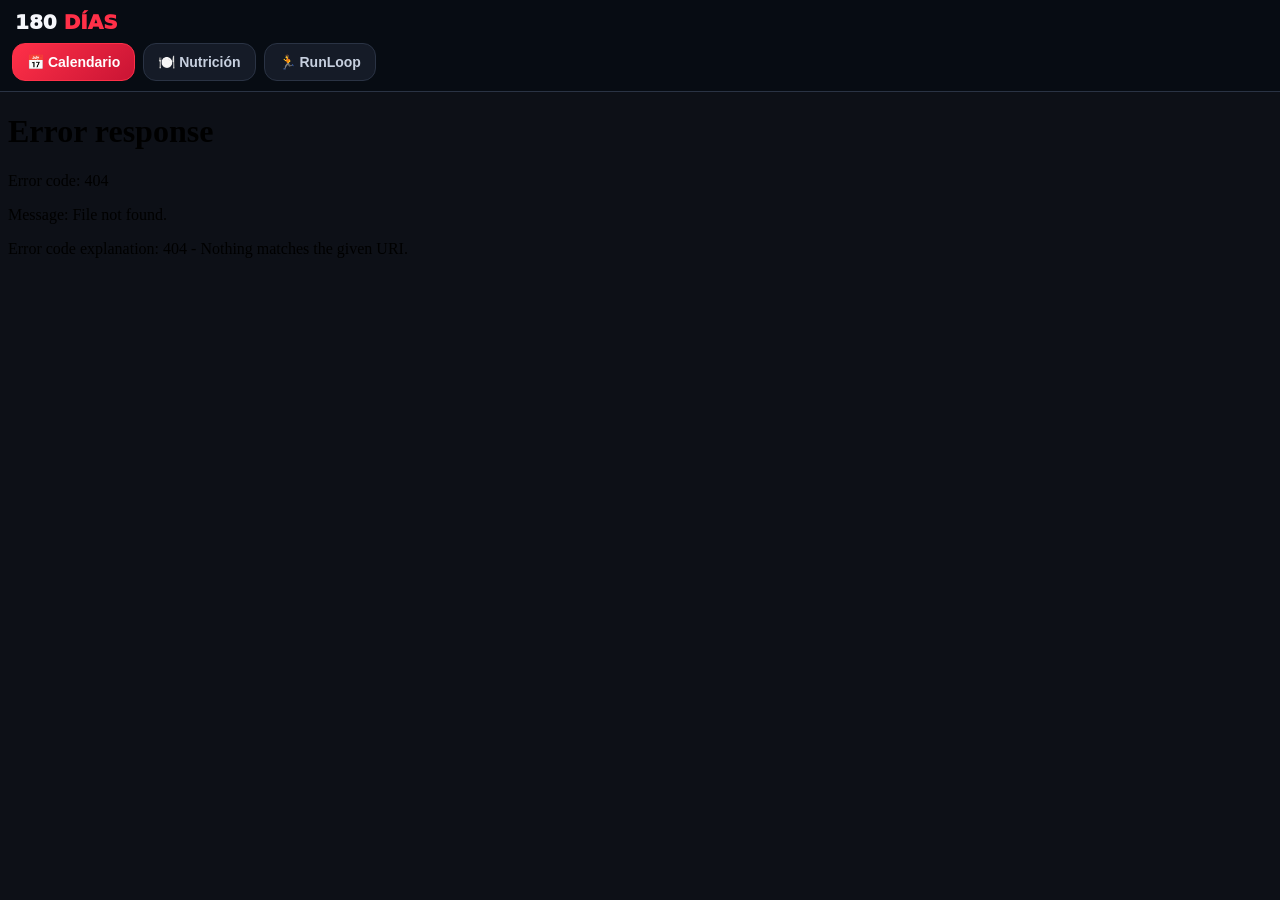
==== commit baacd63b: "Preparar navegación integrada final" ====
--- a/index.html
+++ b/index.html
@@ -1,23 +1,2 @@
 <!DOCTYPE html>
-<html lang="es">
-<head>
-<meta charset="UTF-8">
-<meta name="viewport" content="width=device-width,initial-scale=1.0,viewport-fit=cover">
-<meta name="theme-color" content="#0d1017">
-<link rel="manifest" href="manifest.json">
-<link rel="apple-touch-icon" href="icon-192.png">
-<title>180 Days</title>
-<style>
-:root{--bg:#0d1017;--line:#2a3344;--text:#f5f7fb;--red:#ff3048}*{box-sizing:border-box}html,body{margin:0;width:100%;height:100%;overflow:hidden;background:var(--bg);font-family:Inter,ui-sans-serif,system-ui,-apple-system,BlinkMacSystemFont,"Segoe UI",sans-serif;color:var(--text)}.shell{height:100dvh;display:grid;grid-template-rows:auto 1fr}.nav-wrap{padding:calc(10px + env(safe-area-inset-top)) 12px 10px;background:rgba(8,12,19,.97);border-bottom:1px solid var(--line);box-shadow:0 8px 28px rgba(0,0,0,.25);z-index:20}.brand{font-size:20px;font-weight:950;letter-spacing:-.04em;margin:0 0 9px 3px}.brand span{color:var(--red)}.tabs{display:flex;gap:8px;overflow-x:auto;scrollbar-width:none}.tabs::-webkit-scrollbar{display:none}.tab{border:1px solid var(--line);background:#151b27;color:#c7d0df;border-radius:13px;padding:10px 14px;font-weight:900;font-size:14px;white-space:nowrap;min-width:max-content}.tab.active{background:linear-gradient(135deg,#ff3048,#c91434);border-color:#ff3048;color:white;box-shadow:0 8px 20px rgba(255,48,72,.22)}.view{width:100%;height:100%;border:0;background:var(--bg);display:block}@media(min-width:760px){.nav-wrap{padding-left:22px;padding-right:22px}.brand{font-size:24px}.tab{font-size:15px;padding:11px 16px}}
-</style>
-</head>
-<body>
-<div class="shell">
-<header class="nav-wrap"><div class="brand">180 <span>DÍAS</span></div><nav class="tabs" aria-label="Secciones"><button class="tab active" data-page="calendar.html">📅 Calendario</button><button class="tab" data-page="nutrition.html">🍽️ Nutrición</button><button class="tab" data-page="runloop.html">🏃 RunLoop</button></nav></header>
-<iframe id="appView" class="view" src="calendar.html" title="180 Days" allow="geolocation *"></iframe>
-</div>
-<script>
-const frame=document.getElementById('appView');const tabs=[...document.querySelectorAll('.tab')];function openPage(page,push=true){frame.src=page;tabs.forEach(t=>t.classList.toggle('active',t.dataset.page===page));if(push)history.replaceState(null,'','#'+page.replace('.html',''))}tabs.forEach(t=>t.addEventListener('click',()=>openPage(t.dataset.page)));const hash=location.hash.replace('#','');if(hash==='nutrition')openPage('nutrition.html',false);else if(hash==='runloop')openPage('runloop.html',false);else openPage('calendar.html',false);if('serviceWorker' in navigator){window.addEventListener('load',()=>navigator.serviceWorker.register('./service-worker.js').catch(()=>{}))}
-</script>
-</body>
-</html>+<html lang="es"><head><meta charset="UTF-8"><meta name="viewport" content="width=device-width,initial-scale=1.0,viewport-fit=cover"><meta name="theme-color" content="#0d1017"><link rel="manifest" href="manifest.json"><link rel="apple-touch-icon" href="icon-192.png"><title>180 Days</title><style>:root{--bg:#0d1017;--line:#2a3344;--text:#f5f7fb;--red:#ff3048}*{box-sizing:border-box}html,body{margin:0;width:100%;height:100%;overflow:hidden;background:var(--bg);font-family:Inter,ui-sans-serif,system-ui,-apple-system,BlinkMacSystemFont,"Segoe UI",sans-serif;color:var(--text)}.shell{height:100dvh;display:grid;grid-template-rows:auto 1fr}.nav-wrap{padding:calc(10px + env(safe-area-inset-top)) 12px 10px;background:rgba(8,12,19,.97);border-bottom:1px solid var(--line);z-index:20}.brand{font-size:20px;font-weight:950;margin:0 0 9px 3px}.brand span{color:var(--red)}.tabs{display:flex;gap:8px;overflow-x:auto}.tab{border:1px solid var(--line);background:#151b27;color:#c7d0df;border-radius:13px;padding:10px 14px;font-weight:900;font-size:14px;white-space:nowrap}.tab.active{background:linear-gradient(135deg,#ff3048,#c91434);border-color:#ff3048;color:#fff}.view{width:100%;height:100%;border:0;background:var(--bg);display:block}</style></head><body><div class="shell"><header class="nav-wrap"><div class="brand">180 <span>DÍAS</span></div><nav class="tabs"><button class="tab active" data-page="calendar.html">📅 Calendario</button><button class="tab" data-page="nutrition.html">🍽️ Nutrición</button><button class="tab" data-page="runloop.html">🏃 RunLoop</button></nav></header><iframe id="appView" class="view" src="calendar.html" allow="geolocation *"></iframe></div><script>const frame=document.getElementById('appView'),tabs=[...document.querySelectorAll('.tab')];function openPage(p){frame.src=p;tabs.forEach(t=>t.classList.toggle('active',t.dataset.page===p));location.hash=p.replace('.html','')}tabs.forEach(t=>t.onclick=()=>openPage(t.dataset.page));const h=location.hash.slice(1);if(h==='nutrition')openPage('nutrition.html');else if(h==='runloop')openPage('runloop.html');</script></body></html>
